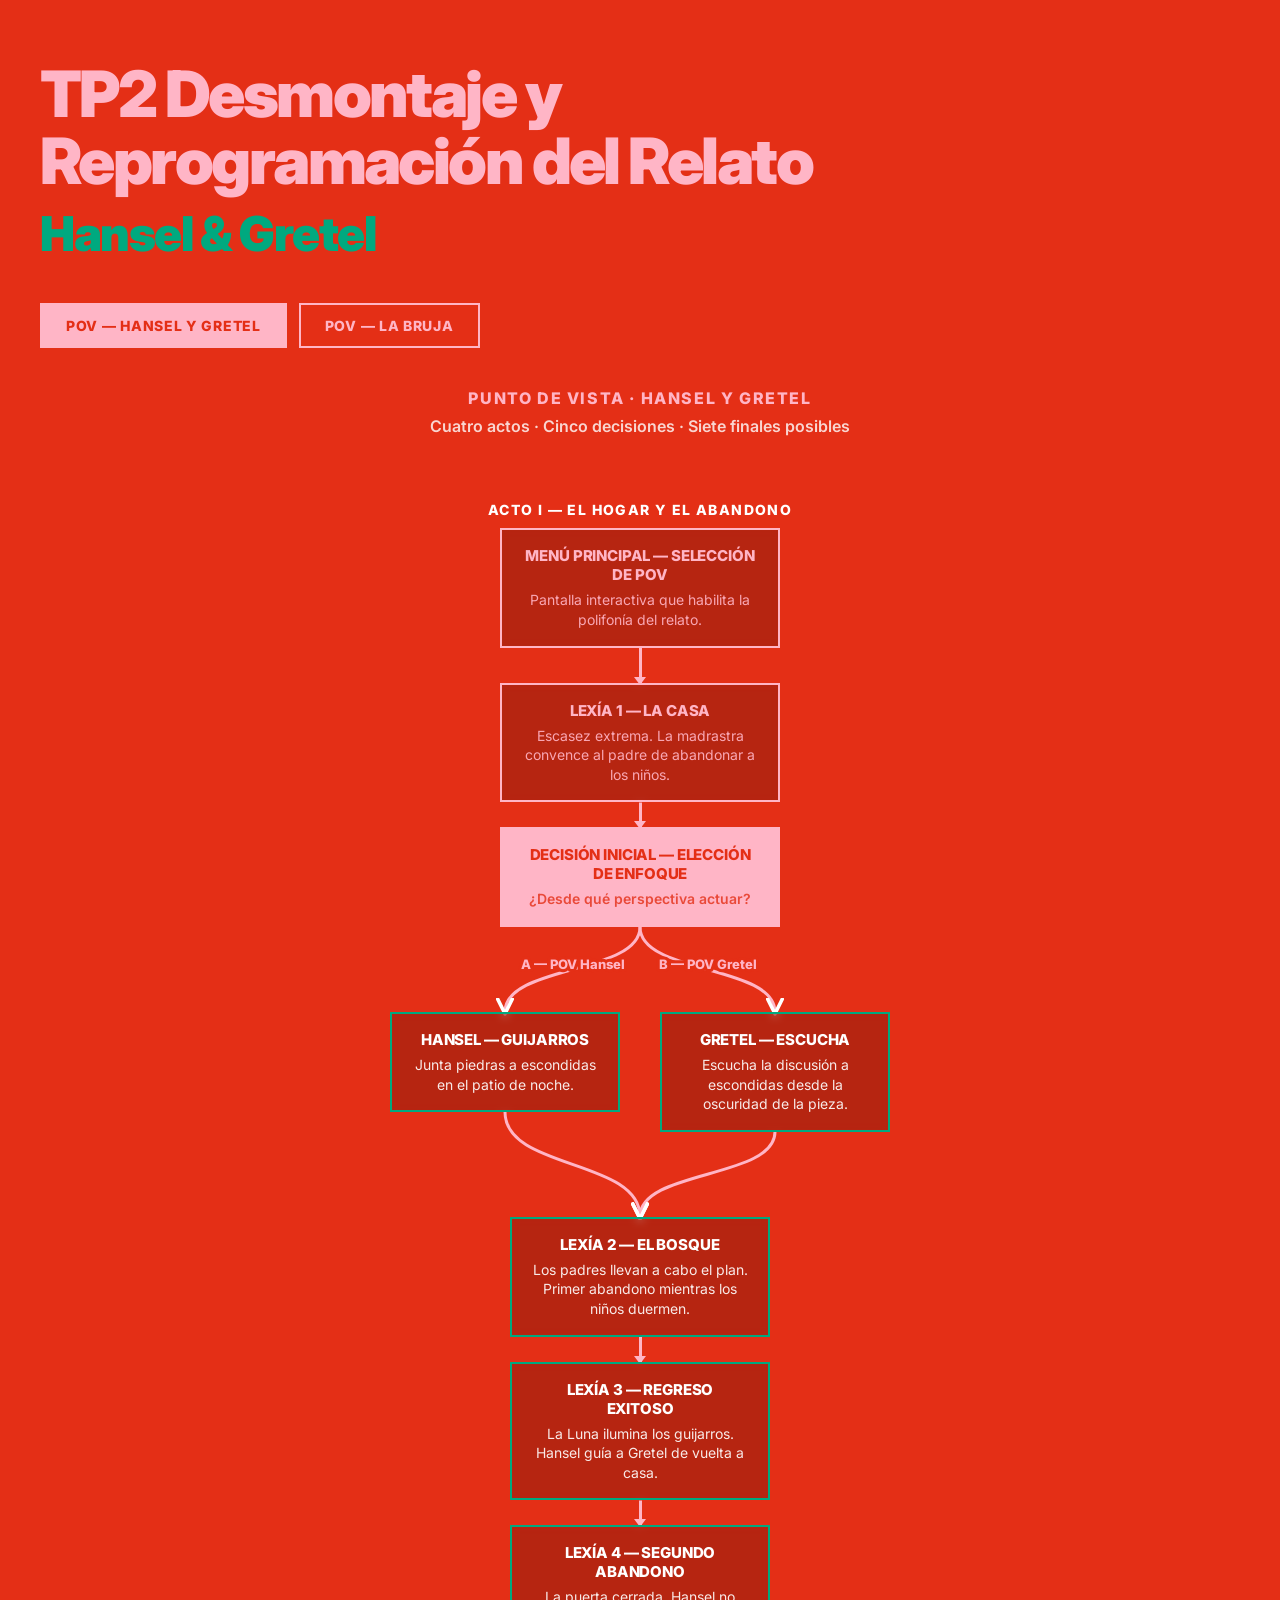
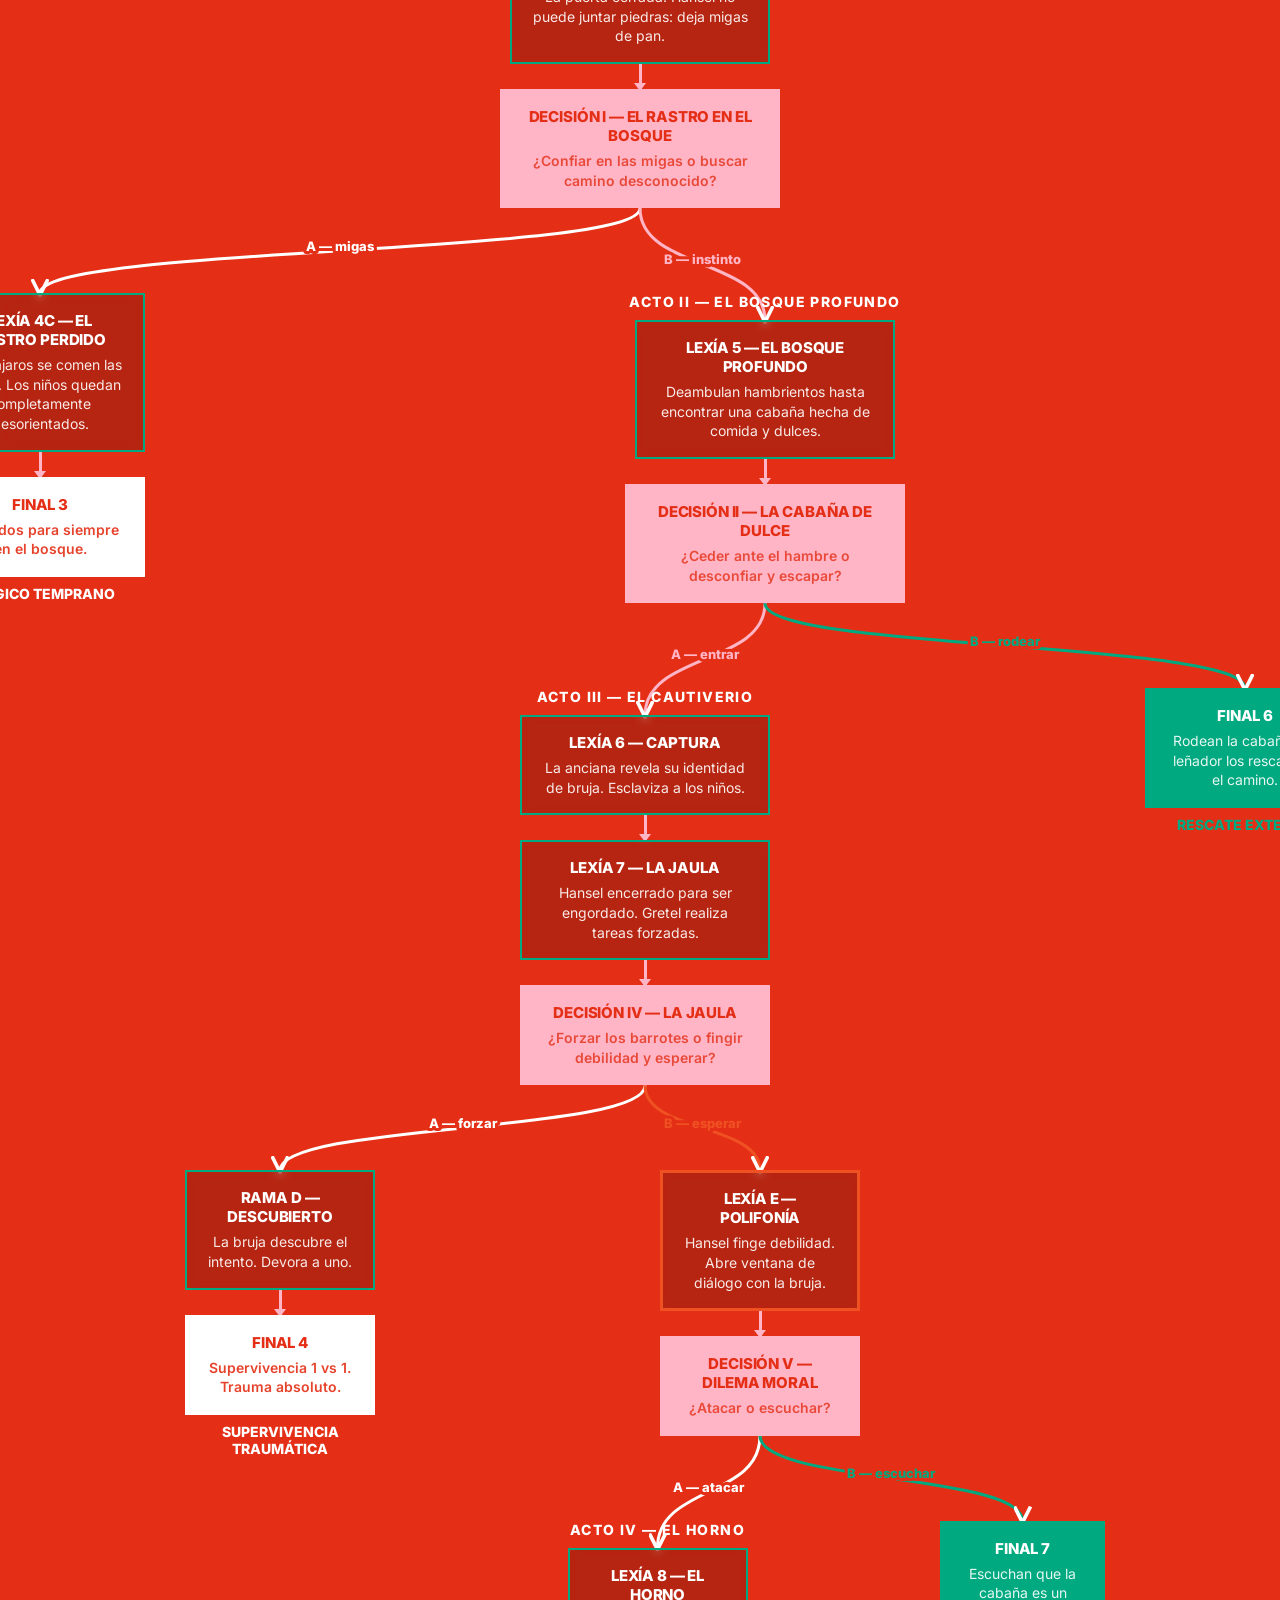
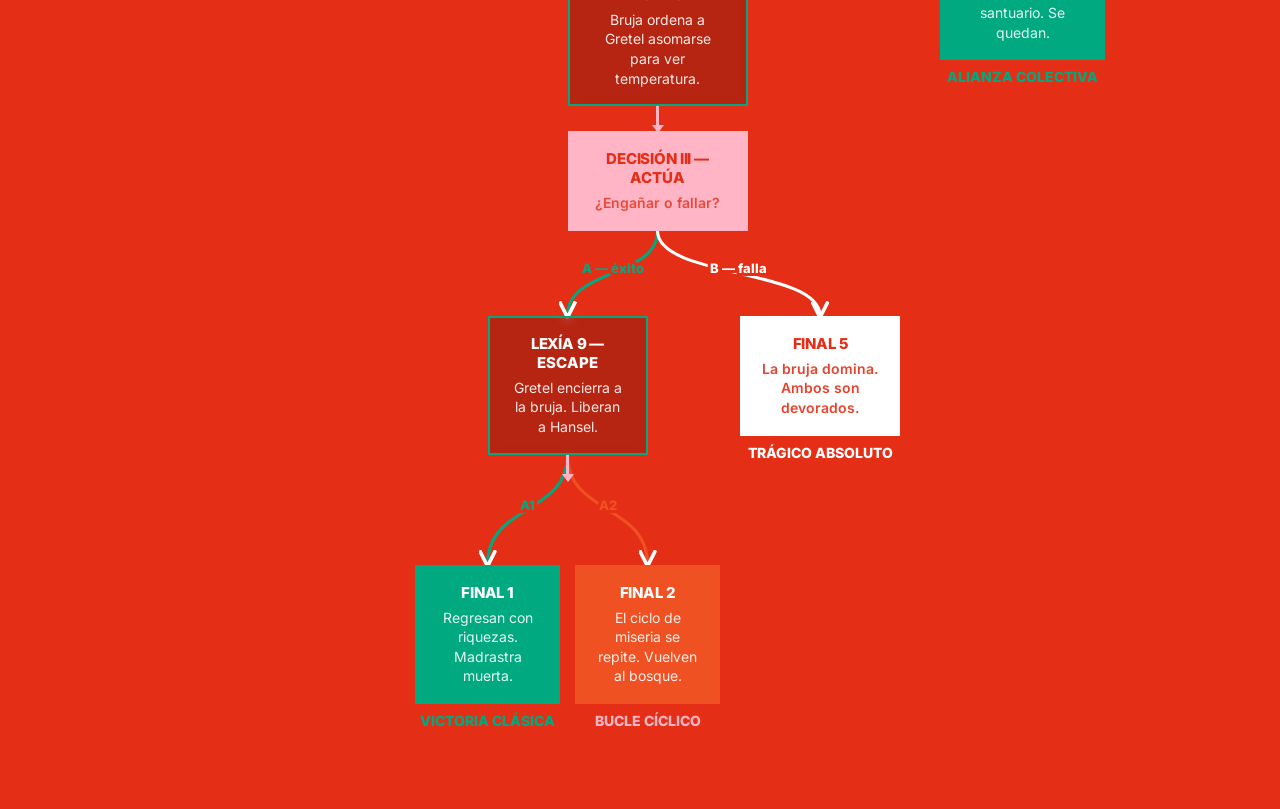
==== index.html @ 4dad5a81 "Rename hanselgretel_flowchart.html to index.html" ====
<!DOCTYPE html>
<html lang="es">
<head>
<meta charset="UTF-8">
<meta name="viewport" content="width=device-width, initial-scale=1.0">
<title>Hansel y Gretel — Mapa Narrativo</title>
<link rel="preconnect" href="https://fonts.googleapis.com">
<link rel="preconnect" href="https://fonts.gstatic.com" crossorigin>
<link href="https://fonts.googleapis.com/css2?family=Inter:wght@400;600;800;900&display=swap" rel="stylesheet">
<style>
:root {
  /* Paleta de Colores */
  --bg-red: #E42F16;
  --bg-orange: #F05123;
  --text-pink: #FFB5C6;
  --text-teal: #00A97F;
  --text-white: #FFFFFF;
  
  /* Variables mapeadas para estructura */
  --ink: #FFFFFF;
  --parchment: #E42F16;
  --parchment-dark: rgba(0, 0, 0, 0.1);
  
  --forest: #00A97F;
  --forest-pale: rgba(0, 169, 127, 0.15);
  
  --amber: #FFB5C6;
  --amber-pale: rgba(255, 181, 198, 0.1);
  
  --rose: #FFFFFF;
  --rose-pale: rgba(255, 255, 255, 0.1);
  
  --sage: #00A97F;
  --sage-pale: rgba(0, 169, 127, 0.15);
  
  --purple: #F05123;
  --purple-pale: rgba(240, 81, 35, 0.15);
  
  --gray: #FFB5C6;
  --gray-pale: rgba(255, 181, 198, 0.05);
}
* { box-sizing: border-box; margin: 0; padding: 0; }
body {
  background: var(--parchment);
  font-family: 'Inter', sans-serif;
  color: var(--ink);
  min-height: 100vh;
  position: relative;
  overflow-x: hidden;
}

header {
  text-align: left; padding: 60px 40px 40px; position: relative; max-width: 1400px; margin: 0 auto;
}

h1 {
  font-family: 'Inter', sans-serif;
  font-size: clamp(32px, 6vw, 64px);
  font-weight: 900; 
  letter-spacing: -0.04em; 
  color: var(--text-pink);
  line-height: 1.05;
}

.subtitle {
  font-size: clamp(24px, 4vw, 48px);
  font-weight: 900; 
  font-style: normal;
  color: var(--text-teal); 
  margin-top: 10px; 
  letter-spacing: -0.03em;
}

.pov-switcher {
  display: flex; justify-content: flex-start; gap: 12px;
  padding: 0 40px 40px; position: relative; z-index: 2; max-width: 1400px; margin: 0 auto;
}

.pov-btn {
  font-family: 'Inter', sans-serif; font-size: 14px; font-weight: 800; letter-spacing: 0.05em;
  text-transform: uppercase;
  padding: 12px 24px; border: 2px solid var(--text-pink);
  background: transparent; color: var(--text-pink); cursor: pointer; transition: all .2s;
  border-radius: 0;
}

.pov-btn:hover { background: rgba(255, 181, 198, 0.1); }
.pov-btn.active { background: var(--text-pink); color: var(--bg-red); }

.panel { display: none; }
.panel.active { display: block; }

.section-title {
  font-family: 'Inter', sans-serif; font-size: 16px; font-weight: 800; letter-spacing: 0.1em;
  text-transform: uppercase; color: var(--text-pink); text-align: center; margin-bottom: 8px;
}
.section-sub {
  font-size: 16px; font-weight: 600; color: var(--text-white); text-align: center; margin-bottom: 40px; opacity: 0.8;
}

.chart-wrap {
  max-width: 1400px; margin: 0 auto; padding: 0 32px 80px; position: relative; z-index: 2;
}
.flow {
  display: flex; flex-direction: column; align-items: center; gap: 0;
}

.node {
  position: relative; border: 2px solid; padding: 16px 20px; text-align: center;
  border-radius: 0; z-index: 2;
  transition: transform 0.2s, background 0.2s;
  background: rgba(0, 0, 0, 0.2); backdrop-filter: blur(4px);
}
.node:hover { transform: translateY(-4px); background: rgba(0, 0, 0, 0.3); }

.node-title {
  font-family: 'Inter', sans-serif; font-size: 15px; letter-spacing: -0.01em;
  font-weight: 800; display: block; margin-bottom: 6px; text-transform: uppercase;
}
.node-sub {
  font-size: 14px; font-weight: 400; line-height: 1.4; display: block; opacity: .9;
}

.node-root   { border-color: var(--text-pink); color: var(--text-pink); width: 280px; }
.node-lexia  { border-color: var(--text-teal); color: var(--text-white); width: 260px; }
.node-dec    { border-color: var(--text-pink); color: var(--text-pink); width: 280px; background: var(--text-pink); color: var(--bg-red); }
.node-dec .node-sub { color: var(--bg-red); opacity: 0.8; font-weight: 600; }
.node-nodo   { border-color: var(--bg-orange); color: var(--text-white); width: 260px; }

.node-final-good { border-color: var(--text-teal); background: var(--text-teal); color: #fff; width: 200px; }
.node-final-bad  { border-color: var(--text-white); background: var(--text-white); color: var(--bg-red); width: 200px; }
.node-final-bad .node-sub { color: var(--bg-red); opacity: 0.9; font-weight: 600; }
.node-final-neu  { border-color: var(--bg-orange); background: var(--bg-orange); color: #fff; width: 200px; }

.node-polif  { border-color: var(--bg-orange); color: var(--text-white); width: 260px; border-width: 3px; }

.arrow {
  width: 3px; background: var(--text-pink); position: relative; flex-shrink: 0; z-index: 1;
}
.arrow::after {
  content: ''; position: absolute; bottom: -2px; left: 50%; transform: translateX(-50%);
  border-left: 6px solid transparent; border-right: 6px solid transparent;
  border-top: 8px solid var(--text-pink);
}
.arrow-short { height: 25px; } 
.arrow-med   { height: 35px; }

.branch-row {
  display: flex; align-items: flex-start; justify-content: center; gap: 40px; width: 100%;
}
.branch-col { display: flex; flex-direction: column; align-items: center; }

/* Aumentado a 85px para dar más espacio a los textos de las ramificaciones y evitar cruces */
.conn-spacer { height: 85px; width: 100%; flex-shrink: 0; }

.final-label { font-size: 14px; font-weight: 800; text-align: center; margin-top: 8px; text-transform: uppercase; }
.act-label {
  font-family: 'Inter', sans-serif; font-size: 14px; letter-spacing: 0.1em;
  color: var(--text-white); text-align: center; padding: 25px 0 10px; font-weight: 800; text-transform: uppercase;
}

.legend {
  display: flex; gap: 20px; justify-content: center; flex-wrap: wrap;
  padding: 30px; border-top: 2px solid rgba(255,255,255,0.2); margin-top: 40px;
}
.legend-item { display: flex; align-items: center; gap: 8px; font-size: 14px; font-weight: 600; color: var(--text-white); }
.legend-swatch { width: 16px; height: 16px; flex-shrink: 0; }
.sw-purple { background: var(--bg-orange); }
.sw-amber  { background: var(--text-pink); }
.sw-sage   { background: var(--text-teal); }
.sw-rose   { background: var(--text-white); }
.sw-gray   { background: var(--text-pink); opacity: 0.5; }

.tabs {
  display: flex; justify-content: center; gap: 10px;
  margin-bottom: 40px;
}
.tab-btn {
  font-family: 'Inter', sans-serif; font-size: 14px; font-weight: 800; letter-spacing: 0.05em; text-transform: uppercase;
  padding: 10px 24px; border: 2px solid transparent; border-bottom: 2px solid rgba(255,255,255,0.2);
  background: transparent; color: var(--text-white); cursor: pointer; transition: all .2s; opacity: 0.7;
}
.tab-btn:hover { opacity: 1; border-bottom-color: var(--text-pink); }
.tab-btn.active { opacity: 1; color: var(--text-pink); border-bottom-color: var(--text-pink); }
.tab-panel { display: none; }
.tab-panel.active { display: block; }

#gsvg {
  position: absolute; top: 0; left: 0; width: 100%; height: 100%;
  pointer-events: none; z-index: 1; overflow: visible;
}

@keyframes fadeIn {
  from { opacity: 0; transform: translateY(10px); }
  to   { opacity: 1; transform: translateY(0); }
}
.node { animation: fadeIn .4s ease both; }
</style>
</head>
<body>

<header>
  <h1>TP2 Desmontaje y<br>Reprogramación del Relato</h1>
  <p class="subtitle">Hansel & Gretel</p>
</header>

<div class="pov-switcher">
  <button class="pov-btn active" onclick="switchPov('hg',this)">POV — Hansel y Gretel</button>
  <button class="pov-btn" onclick="switchPov('bruja',this)">POV — La Bruja</button>
</div>

<div id="pov-hg" class="panel active">
  <div class="chart-wrap">
    <div class="section-title">Punto de vista · Hansel y Gretel</div>
    <p class="section-sub">Cuatro actos · Cinco decisiones · Siete finales posibles</p>
    <div class="flow">
      <div class="act-label">Acto I — El hogar y el abandono</div>
      <div class="node node-root" id="hg-menu">
        <span class="node-title">Menú Principal — Selección de POV</span>
        <span class="node-sub">Pantalla interactiva que habilita la polifonía del relato.</span>
      </div>
      <div class="arrow arrow-med"></div>
      <div class="node node-root" id="hg-lex1">
        <span class="node-title">Lexía 1 — La Casa</span>
        <span class="node-sub">Escasez extrema. La madrastra convence al padre de abandonar a los niños.</span>
      </div>
      <div class="arrow arrow-short"></div>
      <div class="node node-dec" id="hg-dec0">
        <span class="node-title">Decisión Inicial — Elección de enfoque</span>
        <span class="node-sub">¿Desde qué perspectiva actuar?</span>
      </div>
      <div class="conn-spacer" data-conn='{"from":"hg-dec0","left":"hg-hansel","right":"hg-gretel","lbl":"A — POV Hansel","rbl":"B — POV Gretel","lc":"#FFB5C6","rc":"#FFB5C6"}'></div>
      <div class="branch-row">
        <div class="branch-col">
          <div class="node node-lexia" id="hg-hansel" style="width:230px">
            <span class="node-title">Hansel — Guijarros</span>
            <span class="node-sub">Junta piedras a escondidas en el patio de noche.</span>
          </div>
        </div>
        <div class="branch-col">
          <div class="node node-lexia" id="hg-gretel" style="width:230px">
            <span class="node-title">Gretel — Escucha</span>
            <span class="node-sub">Escucha la discusión a escondidas desde la oscuridad de la pieza.</span>
          </div>
        </div>
      </div>
      <div class="conn-spacer" data-conn='{"merge":true,"from":"hg-hansel","from2":"hg-gretel","to":"hg-lex2"}'></div>
      <div class="node node-lexia" id="hg-lex2">
        <span class="node-title">Lexía 2 — El Bosque</span>
        <span class="node-sub">Los padres llevan a cabo el plan. Primer abandono mientras los niños duermen.</span>
      </div>
      <div class="arrow arrow-short"></div>
      <div class="node node-lexia" id="hg-lex3">
        <span class="node-title">Lexía 3 — Regreso Exitoso</span>
        <span class="node-sub">La Luna ilumina los guijarros. Hansel guía a Gretel de vuelta a casa.</span>
      </div>
      <div class="arrow arrow-short"></div>
      <div class="node node-lexia" id="hg-lex4">
        <span class="node-title">Lexía 4 — Segundo Abandono</span>
        <span class="node-sub">La puerta cerrada. Hansel no puede juntar piedras: deja migas de pan.</span>
      </div>
      <div class="arrow arrow-short"></div>
      <div class="node node-dec" id="hg-dec1">
        <span class="node-title">Decisión I — El Rastro en el Bosque</span>
        <span class="node-sub">¿Confiar en las migas o buscar camino desconocido?</span>
      </div>
      <div class="conn-spacer" data-conn='{"from":"hg-dec1","left":"hg-lex4c","right":"hg-lex5","lbl":"A — migas","rbl":"B — instinto","lc":"#FFFFFF","rc":"#FFB5C6"}'></div>
      <div class="branch-row" style="align-items:flex-start">
        <div class="branch-col">
          <div class="node node-lexia" id="hg-lex4c" style="width:210px">
            <span class="node-title">Lexía 4C — El rastro perdido</span>
            <span class="node-sub">Los pájaros se comen las migas. Los niños quedan completamente desorientados.</span>
          </div>
          <div class="arrow arrow-short"></div>
          <div class="node node-final-bad" id="hg-final3" style="width:210px">
            <span class="node-title">Final 3</span>
            <span class="node-sub">Perdidos para siempre en el bosque.</span>
          </div>
          <div class="final-label" style="color:var(--text-white)">Trágico temprano</div>
        </div>
        <div class="branch-col">
          <div class="act-label" style="padding-top:0">Acto II — El bosque profundo</div>
          <div class="node node-lexia" id="hg-lex5">
            <span class="node-title">Lexía 5 — El Bosque Profundo</span>
            <span class="node-sub">Deambulan hambrientos hasta encontrar una cabaña hecha de comida y dulces.</span>
          </div>
          <div class="arrow arrow-short"></div>
          <div class="node node-dec" id="hg-dec2">
            <span class="node-title">Decisión II — La Cabaña de Dulce</span>
            <span class="node-sub">¿Ceder ante el hambre o desconfiar y escapar?</span>
          </div>
          <div class="conn-spacer" data-conn='{"from":"hg-dec2","left":"hg-lex6","right":"hg-final6","lbl":"A — entrar","rbl":"B — rodear","lc":"#FFB5C6","rc":"#00A97F"}'></div>
          <div class="branch-row" style="align-items:flex-start">
            <div class="branch-col">
              <div class="act-label" style="padding-top:0">Acto III — El cautiverio</div>
              <div class="node node-lexia" id="hg-lex6" style="width:250px">
                <span class="node-title">Lexía 6 — Captura</span>
                <span class="node-sub">La anciana revela su identidad de bruja. Esclaviza a los niños.</span>
              </div>
              <div class="arrow arrow-short"></div>
              <div class="node node-lexia" id="hg-lex7" style="width:250px">
                <span class="node-title">Lexía 7 — La Jaula</span>
                <span class="node-sub">Hansel encerrado para ser engordado. Gretel realiza tareas forzadas.</span>
              </div>
              <div class="arrow arrow-short"></div>
              <div class="node node-dec" id="hg-dec4" style="width:250px">
                <span class="node-title">Decisión IV — La Jaula</span>
                <span class="node-sub">¿Forzar los barrotes o fingir debilidad y esperar?</span>
              </div>
              <div class="conn-spacer" data-conn='{"from":"hg-dec4","left":"hg-ramaD","right":"hg-ramaE","lbl":"A — forzar","rbl":"B — esperar","lc":"#FFFFFF","rc":"#F05123"}'></div>
              <div class="branch-row" style="align-items:flex-start">
                <div class="branch-col">
                  <div class="node node-lexia" id="hg-ramaD" style="width:190px">
                    <span class="node-title">Rama D — Descubierto</span>
                    <span class="node-sub">La bruja descubre el intento. Devora a uno.</span>
                  </div>
                  <div class="arrow arrow-short"></div>
                  <div class="node node-final-bad" id="hg-final4" style="width:190px">
                    <span class="node-title">Final 4</span>
                    <span class="node-sub">Supervivencia 1 vs 1. Trauma absoluto.</span>
                  </div>
                  <div class="final-label" style="color:var(--text-white)">Supervivencia traumática</div>
                </div>
                <div class="branch-col">
                  <div class="node node-polif" id="hg-ramaE" style="width:200px">
                    <span class="node-title">Lexía E — Polifonía</span>
                    <span class="node-sub">Hansel finge debilidad. Abre ventana de diálogo con la bruja.</span>
                  </div>
                  <div class="arrow arrow-short"></div>
                  <div class="node node-dec" id="hg-dec5" style="width:200px">
                    <span class="node-title">Decisión V — Dilema Moral</span>
                    <span class="node-sub">¿Atacar o escuchar?</span>
                  </div>
                  <div class="conn-spacer" data-conn='{"from":"hg-dec5","left":"hg-lex8","right":"hg-final7","lbl":"A — atacar","rbl":"B — escuchar","lc":"#FFFFFF","rc":"#00A97F"}'></div>
                  <div class="branch-row" style="align-items:flex-start">
                    <div class="branch-col">
                      <div class="act-label" style="padding-top:0">Acto IV — El horno</div>
                      <div class="node node-lexia" id="hg-lex8" style="width:180px">
                        <span class="node-title">Lexía 8 — El Horno</span>
                        <span class="node-sub">Bruja ordena a Gretel asomarse para ver temperatura.</span>
                      </div>
                      <div class="arrow arrow-short"></div>
                      <div class="node node-dec" id="hg-dec3" style="width:180px">
                        <span class="node-title">Decisión III — Actúa</span>
                        <span class="node-sub">¿Engañar o fallar?</span>
                      </div>
                      <div class="conn-spacer" data-conn='{"from":"hg-dec3","left":"hg-lex9","right":"hg-final5","lbl":"A — éxito","rbl":"B — falla","lc":"#00A97F","rc":"#FFFFFF"}'></div>
                      <div class="branch-row" style="align-items:flex-start; gap: 20px;">
                        <div class="branch-col">
                          <div class="node node-lexia" id="hg-lex9" style="width:160px">
                            <span class="node-title">Lexía 9 — Escape</span>
                            <span class="node-sub">Gretel encierra a la bruja. Liberan a Hansel.</span>
                          </div>
                          <div class="arrow arrow-short"></div>
                          <div class="conn-spacer" data-conn='{"from":"hg-lex9","left":"hg-final1","right":"hg-final2","lbl":"A1","rbl":"A2","lc":"#00A97F","rc":"#F05123"}'></div>
                          <div class="branch-row" style="align-items:flex-start; gap: 15px;">
                            <div class="branch-col">
                              <div class="node node-final-good" id="hg-final1" style="width:145px">
                                <span class="node-title">Final 1</span>
                                <span class="node-sub">Regresan con riquezas. Madrastra muerta.</span>
                              </div>
                              <div class="final-label" style="color:var(--text-teal)">Victoria clásica</div>
                            </div>
                            <div class="branch-col">
                              <div class="node node-final-neu" id="hg-final2" style="width:145px">
                                <span class="node-title">Final 2</span>
                                <span class="node-sub">El ciclo de miseria se repite. Vuelven al bosque.</span>
                              </div>
                              <div class="final-label" style="color:var(--text-pink)">Bucle cíclico</div>
                            </div>
                          </div>
                        </div>
                        <div class="branch-col">
                          <div class="node node-final-bad" id="hg-final5" style="width:160px">
                            <span class="node-title">Final 5</span>
                            <span class="node-sub">La bruja domina. Ambos son devorados.</span>
                          </div>
                          <div class="final-label" style="color:var(--text-white)">Trágico absoluto</div>
                        </div>
                      </div>
                    </div>
                    <div class="branch-col">
                      <div class="node node-final-good" id="hg-final7" style="width:165px">
                        <span class="node-title">Final 7</span>
                        <span class="node-sub">Escuchan que la cabaña es un santuario. Se quedan.</span>
                      </div>
                      <div class="final-label" style="color:var(--text-teal)">Alianza colectiva</div>
                    </div>
                  </div>
                </div>
              </div>
            </div>
            <div class="branch-col">
              <div class="node node-final-good" id="hg-final6" style="width:200px">
                <span class="node-title">Final 6</span>
                <span class="node-sub">Rodean la cabaña. Un leñador los rescata en el camino.</span>
              </div>
              <div class="final-label" style="color:var(--text-teal)">Rescate externo</div>
            </div>
          </div>
        </div>
      </div>
    </div>
  </div>
</div>

<div id="pov-bruja" class="panel">
  <div class="chart-wrap">
    <div class="section-title">Punto de vista · La Bruja</div>
    <p class="section-sub">Tres ramas · Once finales posibles</p>
    <div class="tabs">
      <button class="tab-btn active" onclick="switchTab('atraer',this)">Rama 1 — Atraer</button>
      <button class="tab-btn" onclick="switchTab('ahuyentar',this)">Rama 2 — Ahuyentar</button>
      <button class="tab-btn" onclick="switchTab('espiar',this)">Rama 3 — Espiar</button>
    </div>

    <div id="tab-atraer" class="tab-panel active">
      <div class="flow">
        <div class="node node-nodo" id="bra-n0">
          <span class="node-title">N0 — Siente intrusos</span>
          <span class="node-sub">Hace años vive sola protegiendo la casa.</span>
        </div>
        <div class="arrow arrow-short"></div>
        <div class="node node-nodo" id="bra-n2">
          <span class="node-title">N2 — Atraer con dulces</span>
          <span class="node-sub">Usa el aroma a azúcar. Los niños entran a la casa.</span>
        </div>
        <div class="arrow arrow-short"></div>
        <div class="node node-dec" id="bra-dec2">
          <span class="node-title">2A — Decisión de captura</span>
          <span class="node-sub">¿Saltarles encima o separarlos?</span>
        </div>
        <div class="conn-spacer" data-conn='{"from":"bra-dec2","left":"bra-f3a","right":"bra-n3b","lbl":"A — saltar","rbl":"B — separar","lc":"#FFFFFF","rc":"#F05123"}'></div>
        <div class="branch-row" style="align-items:flex-start">
          <div class="branch-col">
            <div class="node node-final-bad" id="bra-f3a" style="width:200px">
              <span class="node-title">Final 3A</span>
              <span class="node-sub">Los niños escapan de las garras de la bruja.</span>
            </div>
            <div class="final-label" style="color:var(--text-white)">Fuga exitosa</div>
          </div>
          <div class="branch-col">
            <div class="node node-nodo" id="bra-n3b" style="width:240px">
              <span class="node-title">3B — Hansel enjaulado</span>
              <span class="node-sub">Encierra al niño. Gretel descubre e intenta salvarlo.</span>
            </div>
            <div class="arrow arrow-short"></div>
            <div class="node node-dec" id="bra-nodo3" style="width:240px">
              <span class="node-title">Nodo 3 — ¿Cerrar o atrapar?</span>
              <span class="node-sub">¿Cerrar puertas o atrapar a Gretel?</span>
            </div>
            <div class="conn-spacer" data-conn='{"from":"bra-nodo3","left":"bra-n4","right":"bra-n5","lbl":"A — cerrar","rbl":"B — atrapar","lc":"#F05123","rc":"#FFFFFF"}'></div>
            <div class="branch-row" style="align-items:flex-start">
              <div class="branch-col">
                <div class="node node-nodo" id="bra-n4" style="width:200px">
                  <span class="node-title">N4 — Los recibe amable</span>
                  <span class="node-sub">Escucha que fueron abandonados.</span>
                </div>
                <div class="arrow arrow-short"></div>
                <div class="node node-dec" id="bra-dec4" style="width:200px">
                  <span class="node-title">¿Ayudarlos o usar?</span>
                  <span class="node-sub">Dos impulsos internos.</span>
                </div>
                <div class="conn-spacer" data-conn='{"from":"bra-dec4","left":"bra-n6","right":"bra-n7","lbl":"N6 — ayudar","rbl":"N7 — usar","lc":"#F05123","rc":"#FFFFFF"}'></div>
                <div class="branch-row" style="align-items:flex-start">
                  <div class="branch-col">
                    <div class="node node-nodo" id="bra-n6" style="width:165px">
                      <span class="node-title">N6 — Recuerda</span>
                      <span class="node-sub">Rechazo familiar.</span>
                    </div>
                    <div class="arrow arrow-short"></div>
                    <div class="node node-dec" id="bra-dec6" style="width:165px">
                      <span class="node-title">¿Magia o guiar?</span>
                    </div>
                    <div class="conn-spacer" data-conn='{"from":"bra-dec6","left":"bra-fC","right":"bra-fD","lbl":"C","rbl":"D","lc":"#00A97F","rc":"#00A97F"}'></div>
                    <div class="branch-row" style="align-items:flex-start; gap: 15px;">
                      <div class="branch-col">
                        <div class="node node-final-good" id="bra-fC" style="width:125px">
                          <span class="node-title">Final C</span>
                          <span class="node-sub">Enseña magia.</span>
                        </div>
                      </div>
                      <div class="branch-col">
                        <div class="node node-final-good" id="bra-fD" style="width:125px">
                          <span class="node-title">Final D</span>
                          <span class="node-sub">Los guía a casa.</span>
                        </div>
                      </div>
                    </div>
                  </div>
                  <div class="branch-col">
                    <div class="node node-nodo" id="bra-n7" style="width:165px">
                      <span class="node-title">N7 — Descubren</span>
                      <span class="node-sub">Gretel ve el plan.</span>
                    </div>
                    <div class="arrow arrow-short"></div>
                    <div class="node node-dec" id="bra-dec7" style="width:165px">
                      <span class="node-title">¿Pelear o negociar?</span>
                    </div>
                    <div class="conn-spacer" data-conn='{"from":"bra-dec7","left":"bra-fE","right":"bra-fF","lbl":"E","rbl":"F","lc":"#FFFFFF","rc":"#FFB5C6"}'></div>
                    <div class="branch-row" style="align-items:flex-start; gap: 15px;">
                      <div class="branch-col">
                        <div class="node node-final-bad" id="bra-fE" style="width:125px">
                          <span class="node-title">Final E</span>
                          <span class="node-sub">Va al horno.</span>
                        </div>
                      </div>
                      <div class="branch-col">
                        <div class="node node-final-neu" id="bra-fF" style="width:125px">
                          <span class="node-title">Final F</span>
                          <span class="node-sub">Gretel se queda.</span>
                        </div>
                      </div>
                    </div>
                  </div>
                </div>
              </div>
              <div class="branch-col">
                <div class="node node-nodo" id="bra-n5" style="width:180px">
                  <span class="node-title">N5 — Hostil</span>
                  <span class="node-sub">Hansel listo para el horno.</span>
                </div>
                <div class="arrow arrow-short"></div>
                <div class="node node-dec" id="bra-dec5" style="width:180px">
                  <span class="node-title">¿Cocinar o culpa?</span>
                  <span class="node-sub">Impulsos en tensión.</span>
                </div>
                <div class="conn-spacer" data-conn='{"from":"bra-dec5","left":"bra-fA","right":"bra-fB","lbl":"A","rbl":"B","lc":"#FFFFFF","rc":"#00A97F"}'></div>
                <div class="branch-row" style="align-items:flex-start; gap: 15px;">
                  <div class="branch-col">
                    <div class="node node-final-bad" id="bra-fA" style="width:125px">
                      <span class="node-title">Final A</span>
                      <span class="node-sub">Cocina al niño. Soledad.</span>
                    </div>
                  </div>
                  <div class="branch-col">
                    <div class="node node-final-good" id="bra-fB" style="width:125px">
                      <span class="node-title">Final B</span>
                      <span class="node-sub">Libera por culpa.</span>
                    </div>
                  </div>
                </div>
              </div>
            </div>
          </div>
        </div>
      </div>
    </div>

    <div id="tab-ahuyentar" class="tab-panel">
      <div class="flow">
        <div class="node node-nodo" id="ahu-n0">
          <span class="node-title">N0 — Siente intrusos</span>
        </div>
        <div class="arrow arrow-short"></div>
        <div class="node node-nodo" id="ahu-n3">
          <span class="node-title">N3 — Ahuyentar con magia</span>
          <span class="node-sub">Cambia caminos del bosque para desorientarlos.</span>
        </div>
        <div class="arrow arrow-short"></div>
        <div class="node node-dec" id="ahu-dec">
          <span class="node-title">¿Perderlos o guiarlos?</span>
        </div>
        <div class="conn-spacer" data-conn='{"from":"ahu-dec","left":"ahu-fG","right":"ahu-fH","lbl":"G — perder","rbl":"H — guiar","lc":"#FFFFFF","rc":"#00A97F"}'></div>
        <div class="branch-row" style="gap:60px">
          <div class="branch-col">
            <div class="node node-final-bad" id="ahu-fG" style="width:220px">
              <span class="node-title">Final G</span>
              <span class="node-sub">Bosque se vuelve infinito. Perdidos para siempre.</span>
            </div>
          </div>
          <div class="branch-col">
            <div class="node node-final-good" id="ahu-fH" style="width:220px">
              <span class="node-title">Final H</span>
              <span class="node-sub">Guiados en secreto hacia el pueblo.</span>
            </div>
          </div>
        </div>
      </div>
    </div>

    <div id="tab-espiar" class="tab-panel">
      <div class="flow">
        <div class="node node-nodo" id="esp-n0">
          <span class="node-title">N0 — Siente intrusos</span>
        </div>
        <div class="arrow arrow-short"></div>
        <div class="node node-nodo" id="esp-n1">
          <span class="node-title">N1 — Vigilar desde lejos</span>
        </div>
        <div class="arrow arrow-short"></div>
        <div class="node node-dec" id="esp-dec1">
          <span class="node-title">¿Seguir o mostrarse?</span>
        </div>
        <div class="conn-spacer" data-conn='{"from":"esp-dec1","left":"esp-n8","right":"esp-fI","lbl":"seguir — N8","rbl":"revelarse","lc":"#F05123","rc":"#FFFFFF"}'></div>
        <div class="branch-row" style="gap:60px; align-items:flex-start">
          <div class="branch-col">
            <div class="node node-nodo" id="esp-n8" style="width:240px">
              <span class="node-title">N8 — Ve su hambre real</span>
            </div>
            <div class="arrow arrow-short"></div>
            <div class="node node-dec" id="esp-dec2" style="width:240px">
              <span class="node-title">¿Crear ilusión o revelarse?</span>
            </div>
            <div class="conn-spacer" data-conn='{"from":"esp-dec2","left":"esp-fJ","right":"esp-fK","lbl":"J — ilusión","rbl":"K — verdad","lc":"#FFB5C6","rc":"#00A97F"}'></div>
            <div class="branch-row" style="gap:30px">
              <div class="branch-col">
                <div class="node node-final-neu" id="esp-fJ" style="width:180px">
                  <span class="node-title">Final J</span>
                  <span class="node-sub">Ilusión creada para tener compañía.</span>
                </div>
              </div>
              <div class="branch-col">
                <div class="node node-final-good" id="esp-fK" style="width:180px">
                  <span class="node-title">Final K</span>
                  <span class="node-sub">Revela su pasado como exiliada.</span>
                </div>
              </div>
            </div>
          </div>
          <div class="branch-col">
            <div class="node node-final-neu" id="esp-fI" style="width:220px">
              <span class="node-title">Final I</span>
              <span class="node-sub">Huyen aterrados. Vista siempre como un monstruo.</span>
            </div>
          </div>
        </div>
      </div>
    </div>

    <div class="legend" style="margin-top: 40px;">
      <div class="legend-item"><span class="legend-swatch sw-purple"></span>Nodo narrativo</div>
      <div class="legend-item"><span class="legend-swatch sw-amber"></span>Punto de decisión</div>
      <div class="legend-item"><span class="legend-swatch sw-sage"></span>Final positivo</div>
      <div class="legend-item"><span class="legend-swatch sw-rose"></span>Final oscuro</div>
      <div class="legend-item"><span class="legend-swatch sw-gray"></span>Final ambiguo</div>
    </div>
  </div>
</div>

<svg id="gsvg">
  <defs>
    <marker id="arr" viewBox="0 0 10 10" refX="8" refY="5"
      markerWidth="6" markerHeight="6" orient="auto-start-reverse">
      <path d="M1 1L9 5L1 9" fill="none" stroke="currentColor" stroke-width="2" stroke-linecap="square" stroke-linejoin="miter"/>
    </marker>
  </defs>
</svg>

<script>
function switchPov(id, btn) {
  document.querySelectorAll('.panel').forEach(p => p.classList.remove('active'));
  document.querySelectorAll('.pov-btn').forEach(b => b.classList.remove('active'));
  document.getElementById('pov-' + id).classList.add('active');
  btn.classList.add('active');
  requestAnimationFrame(drawAll);
}
function switchTab(id, btn) {
  document.querySelectorAll('.tab-panel').forEach(p => p.classList.remove('active'));
  document.querySelectorAll('.tab-btn').forEach(b => b.classList.remove('active'));
  document.getElementById('tab-' + id).classList.add('active');
  btn.classList.add('active');
  requestAnimationFrame(drawAll);
}

function cx(el) { const r = el.getBoundingClientRect(); return r.left + r.width / 2 + window.scrollX; }
function bot(el) { const r = el.getBoundingClientRect(); return r.bottom + window.scrollY; }
function topY(el) { const r = el.getBoundingClientRect(); return r.top + window.scrollY; }

function ns(tag) { return document.createElementNS('http://www.w3.org/2000/svg', tag); }

function drawCurve(svg, x1, y1, x2, y2, color) {
  const p = ns('path');
  const offset = Math.abs(y2 - y1) / 1.8; 
  const d = `M ${x1.toFixed(1)} ${y1.toFixed(1)} 
             C ${x1.toFixed(1)} ${(y1 + offset).toFixed(1)}, 
               ${x2.toFixed(1)} ${(y2 - offset).toFixed(1)}, 
               ${x2.toFixed(1)} ${y2.toFixed(1)}`;
  p.setAttribute('d', d);
  p.setAttribute('fill', 'none');
  p.setAttribute('stroke', color);
  p.setAttribute('stroke-width', '3'); 
  p.setAttribute('color', color); 
  p.setAttribute('marker-end', 'url(#arr)');
  svg.appendChild(p);
}

function drawLabel(svg, x, y, text, color) {
  const t = ns('text');
  t.setAttribute('x', x.toFixed(1)); 
  t.setAttribute('y', y.toFixed(1)); /* Centrado perfecto sin offset hacia abajo */
  t.setAttribute('font-size', '13');
  t.setAttribute('fill', color);
  t.setAttribute('font-style', 'normal');
  t.setAttribute('font-weight', '800');
  t.setAttribute('font-family', "'Inter', sans-serif");
  t.setAttribute('text-anchor', 'middle');
  t.setAttribute('paint-order', 'stroke fill');
  t.setAttribute('stroke', '#E42F16');
  t.setAttribute('stroke-width', '6');
  t.setAttribute('stroke-linejoin', 'round');
  t.textContent = text;
  svg.appendChild(t);
}

function drawAll() {
  const svg = document.getElementById('gsvg');
  svg.style.height = document.documentElement.scrollHeight + 'px';
  svg.style.width = document.documentElement.scrollWidth + 'px';
  
  const defs = svg.querySelector('defs');
  while (svg.lastChild !== defs) svg.removeChild(svg.lastChild);

  document.querySelectorAll('.conn-spacer[data-conn]').forEach(spacer => {
    const r = spacer.getBoundingClientRect();
    if (r.width === 0 || !document.body.contains(spacer)) return;
    let el = spacer;
    while (el && el !== document.body) {
      if (getComputedStyle(el).display === 'none') return;
      el = el.parentElement;
    }

    const cfg = JSON.parse(spacer.getAttribute('data-conn'));

    if (cfg.merge) {
      const A = document.getElementById(cfg.from);
      const B = document.getElementById(cfg.from2);
      const T = document.getElementById(cfg.to);
      if (!A || !B || !T) return;
      const tx = cx(T), ty = topY(T);
      drawCurve(svg, cx(A), bot(A), tx, ty, '#FFB5C6');
      drawCurve(svg, cx(B), bot(B), tx, ty, '#FFB5C6');
      return;
    }

    const fromEl = document.getElementById(cfg.from);
    const leftEl = document.getElementById(cfg.left);
    const rightEl= document.getElementById(cfg.right);
    if (!fromEl || !leftEl || !rightEl) return;

    const sx = cx(fromEl), sy = bot(fromEl);
    const lx = cx(leftEl),  ly = topY(leftEl);
    const rx = cx(rightEl), ry = topY(rightEl);

    drawCurve(svg, sx, sy, lx, ly, cfg.lc || '#FFB5C6');
    drawCurve(svg, sx, sy, rx, ry, cfg.rc || '#FFB5C6');

    if (cfg.lbl) drawLabel(svg, (sx + lx) / 2, (sy + ly) / 2, cfg.lbl, cfg.lc || '#FFB5C6');
    if (cfg.rbl) drawLabel(svg, (sx + rx) / 2, (sy + ry) / 2, cfg.rbl, cfg.rc || '#FFB5C6');
  });
}

window.addEventListener('load',   () => requestAnimationFrame(drawAll));
window.addEventListener('resize', () => requestAnimationFrame(drawAll));
document.fonts.ready.then(() => requestAnimationFrame(drawAll));
window.addEventListener('load', () => setTimeout(drawAll, 300));
</script>
</body>
</html>
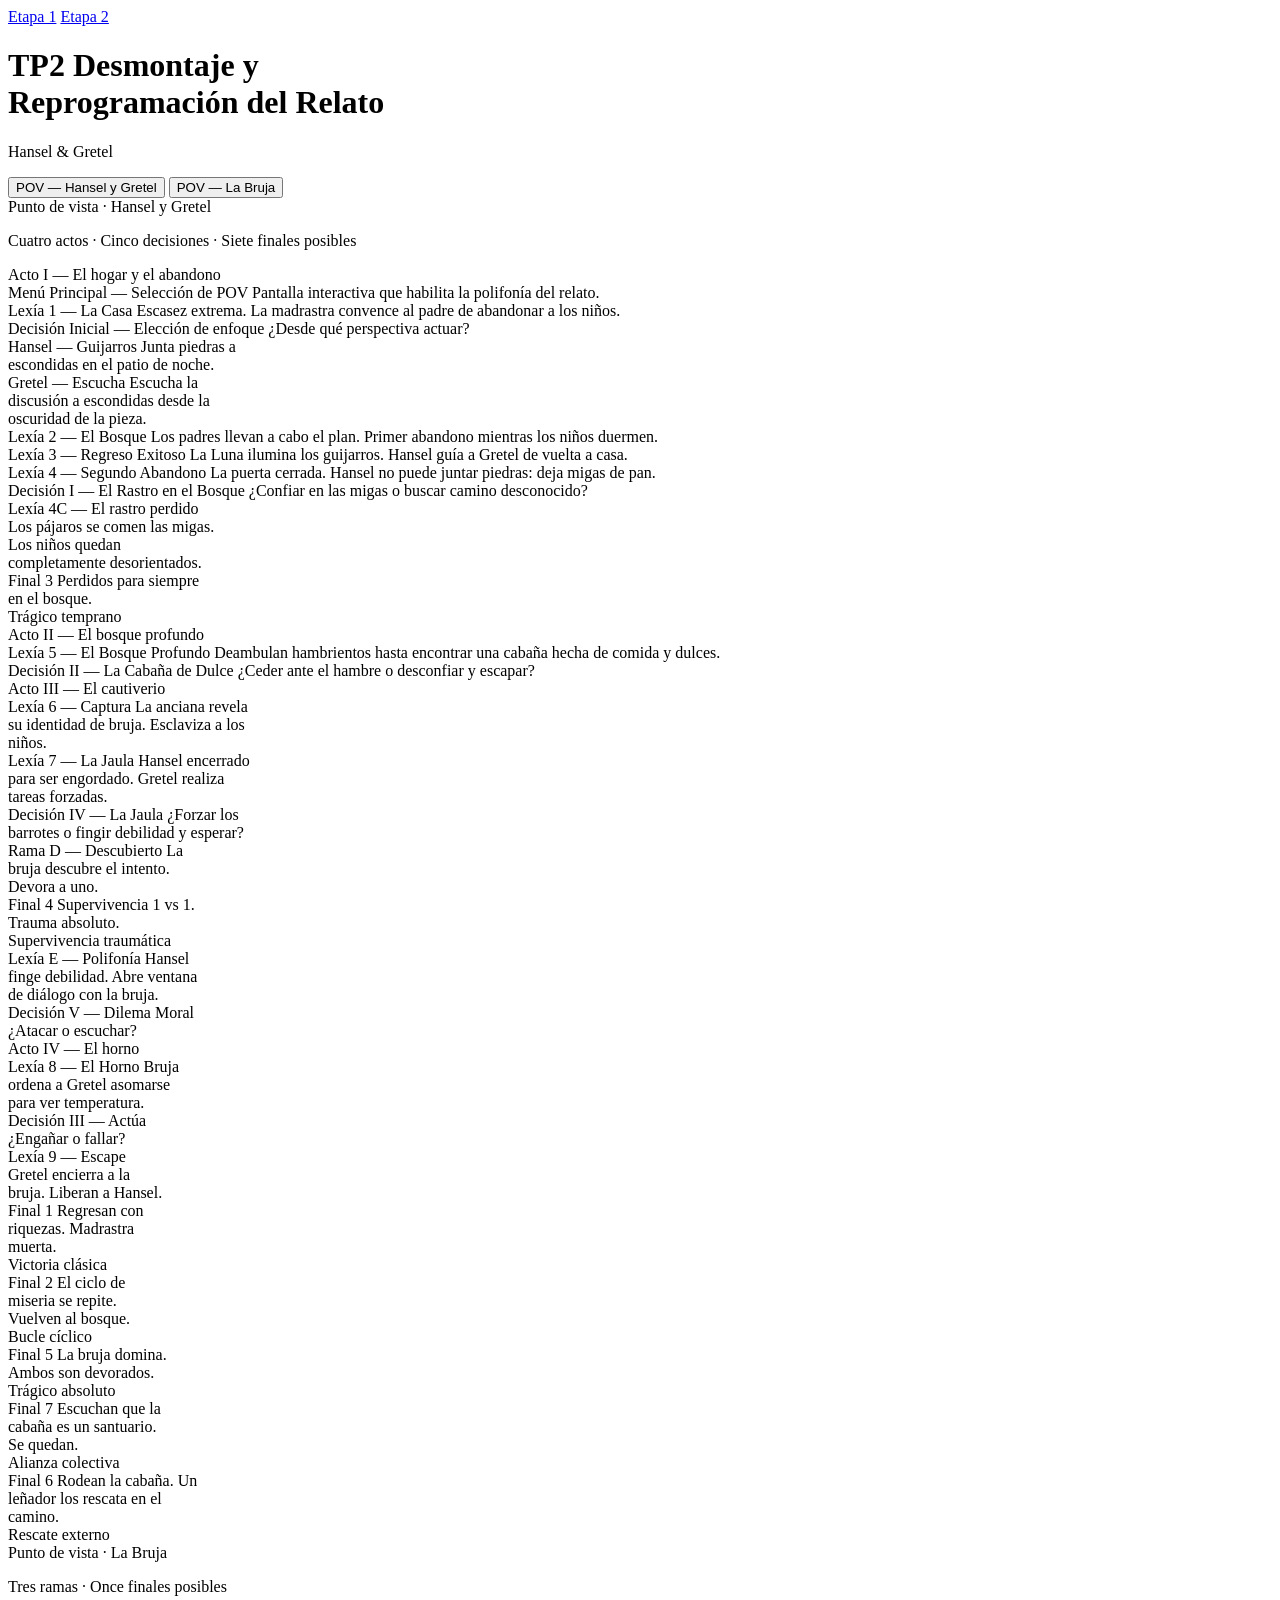
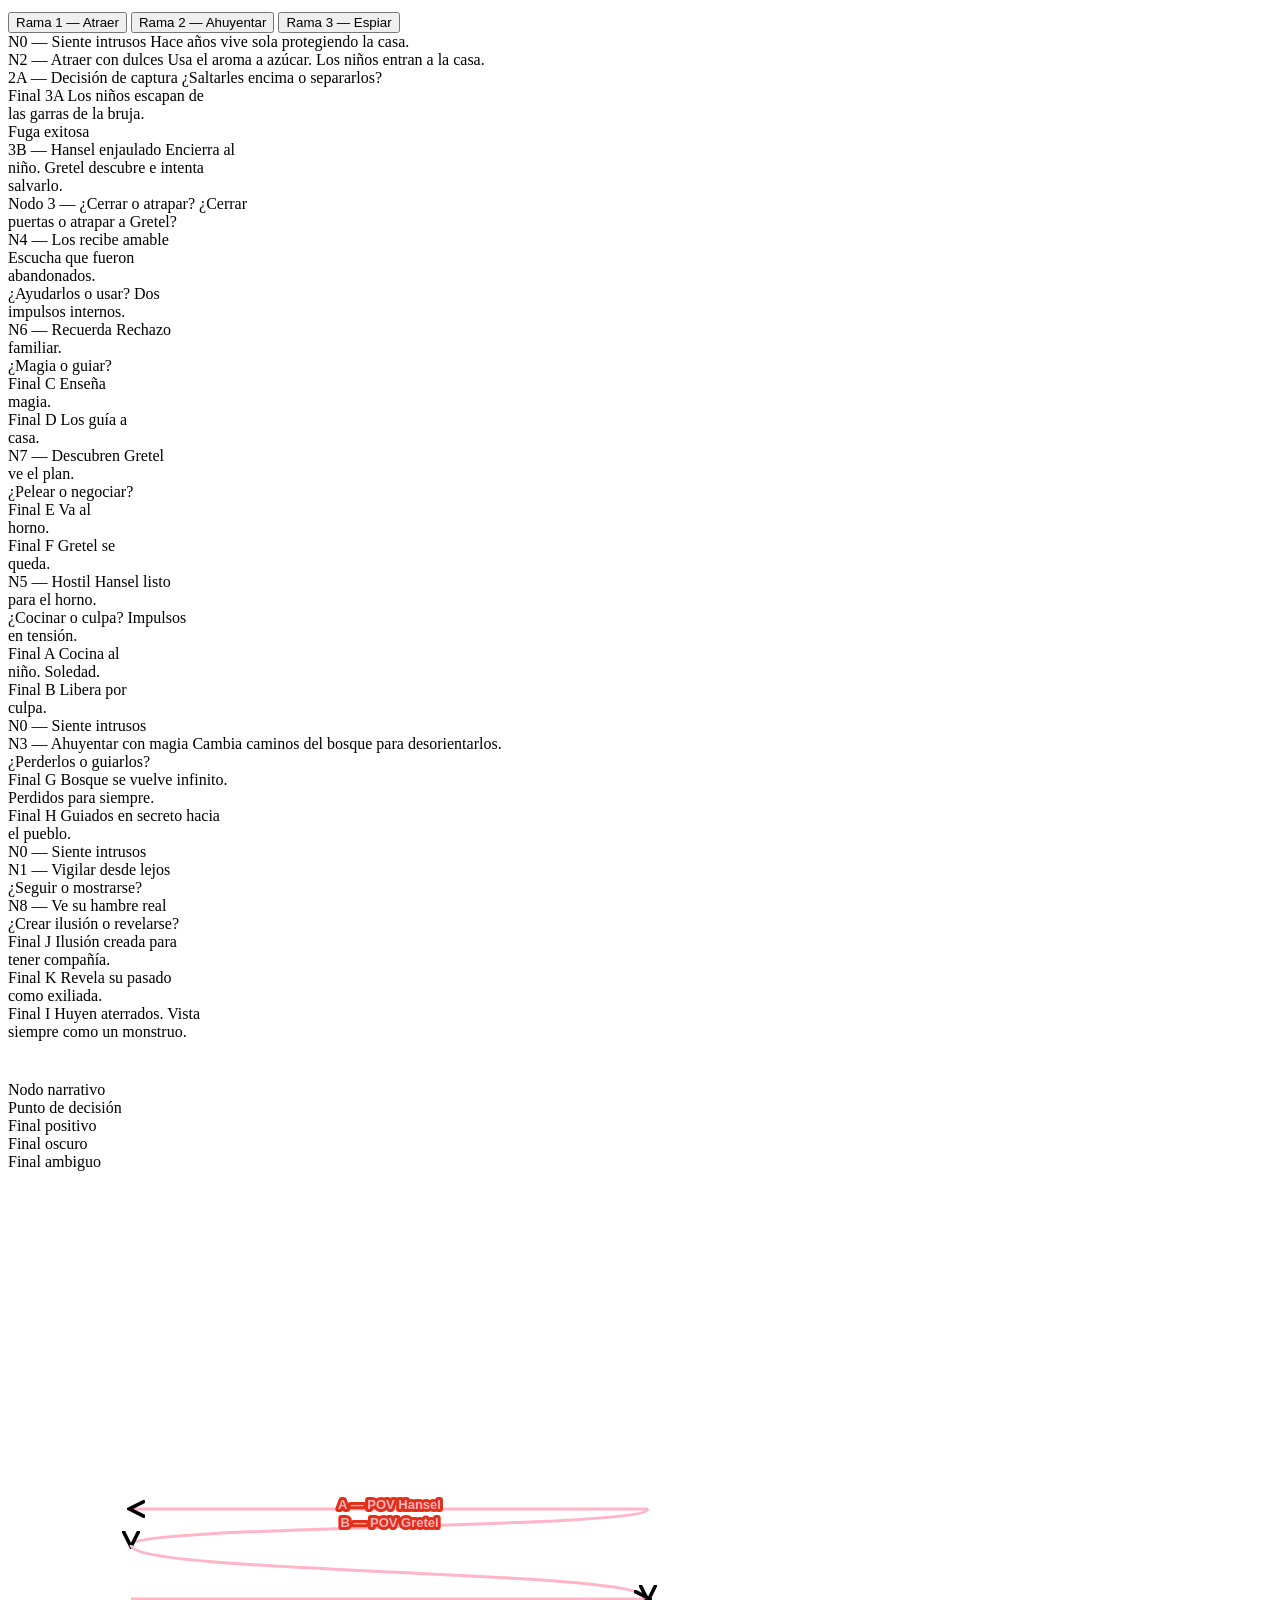
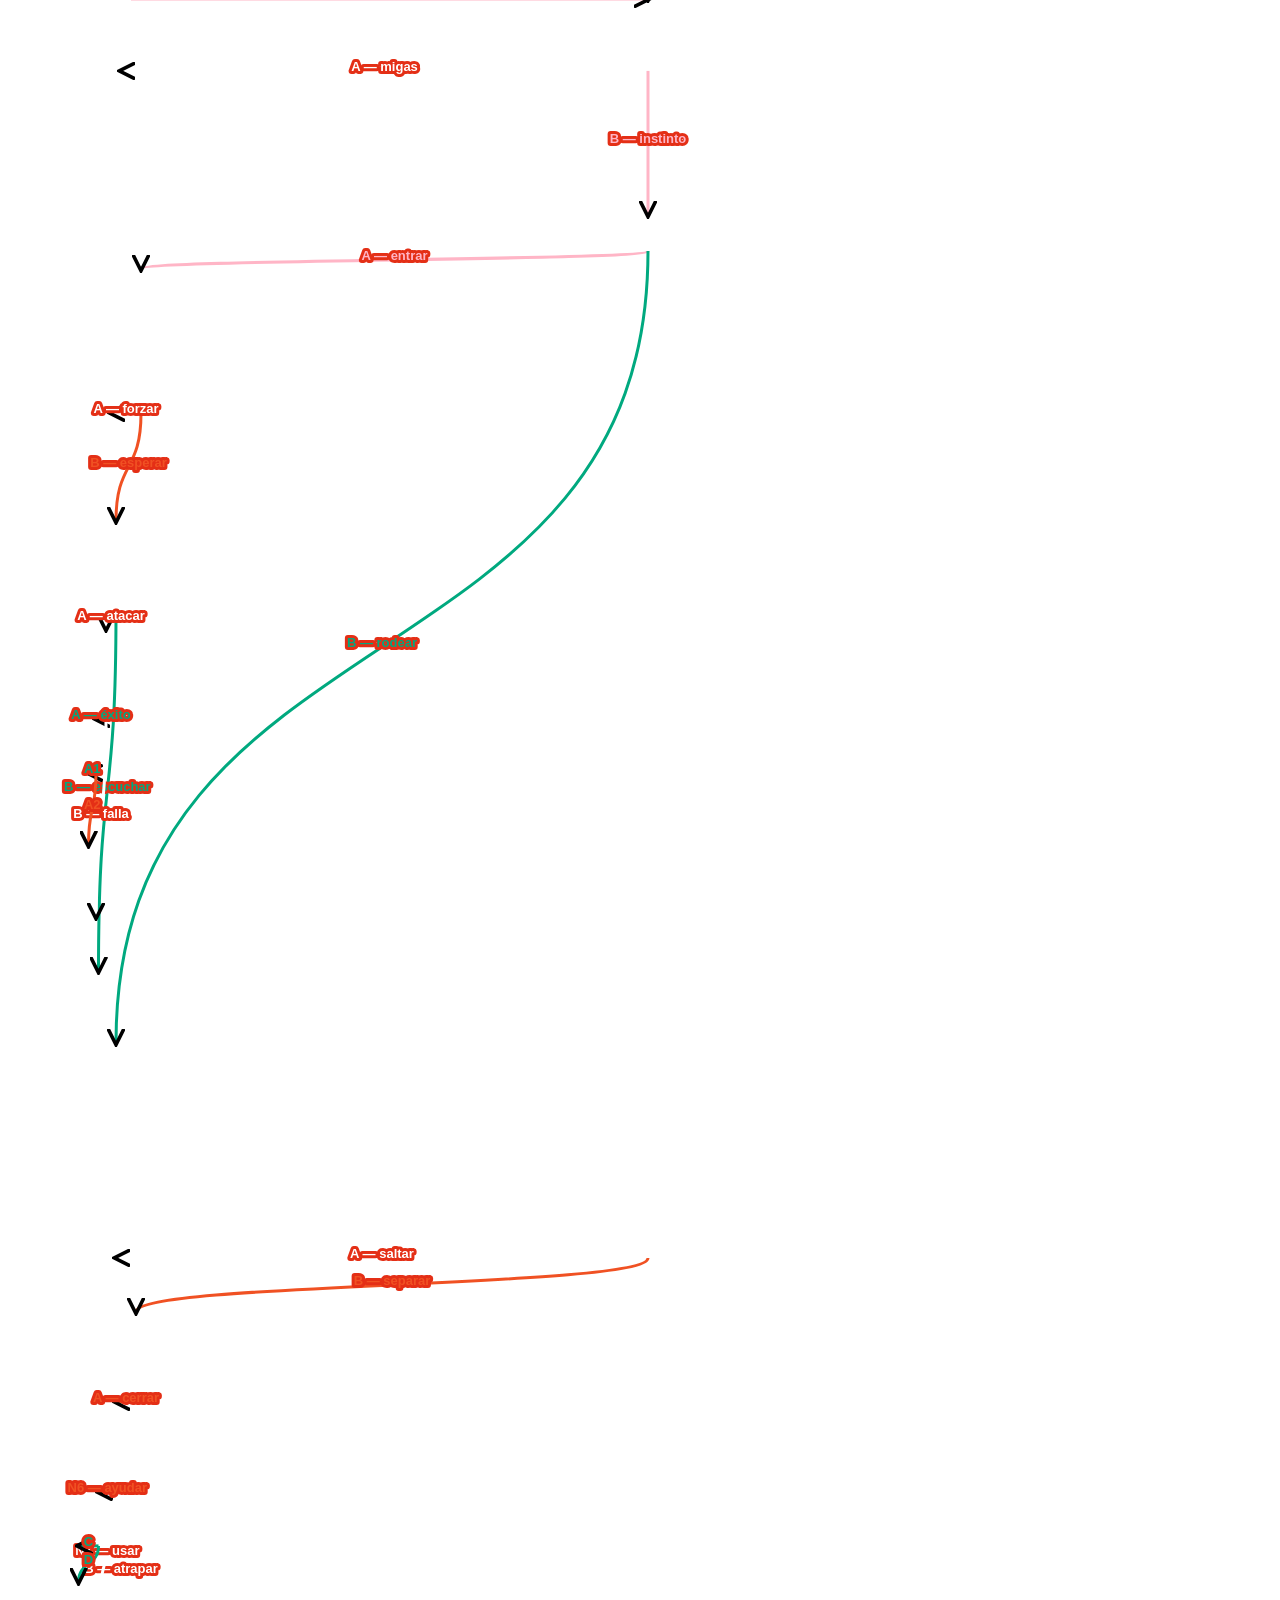
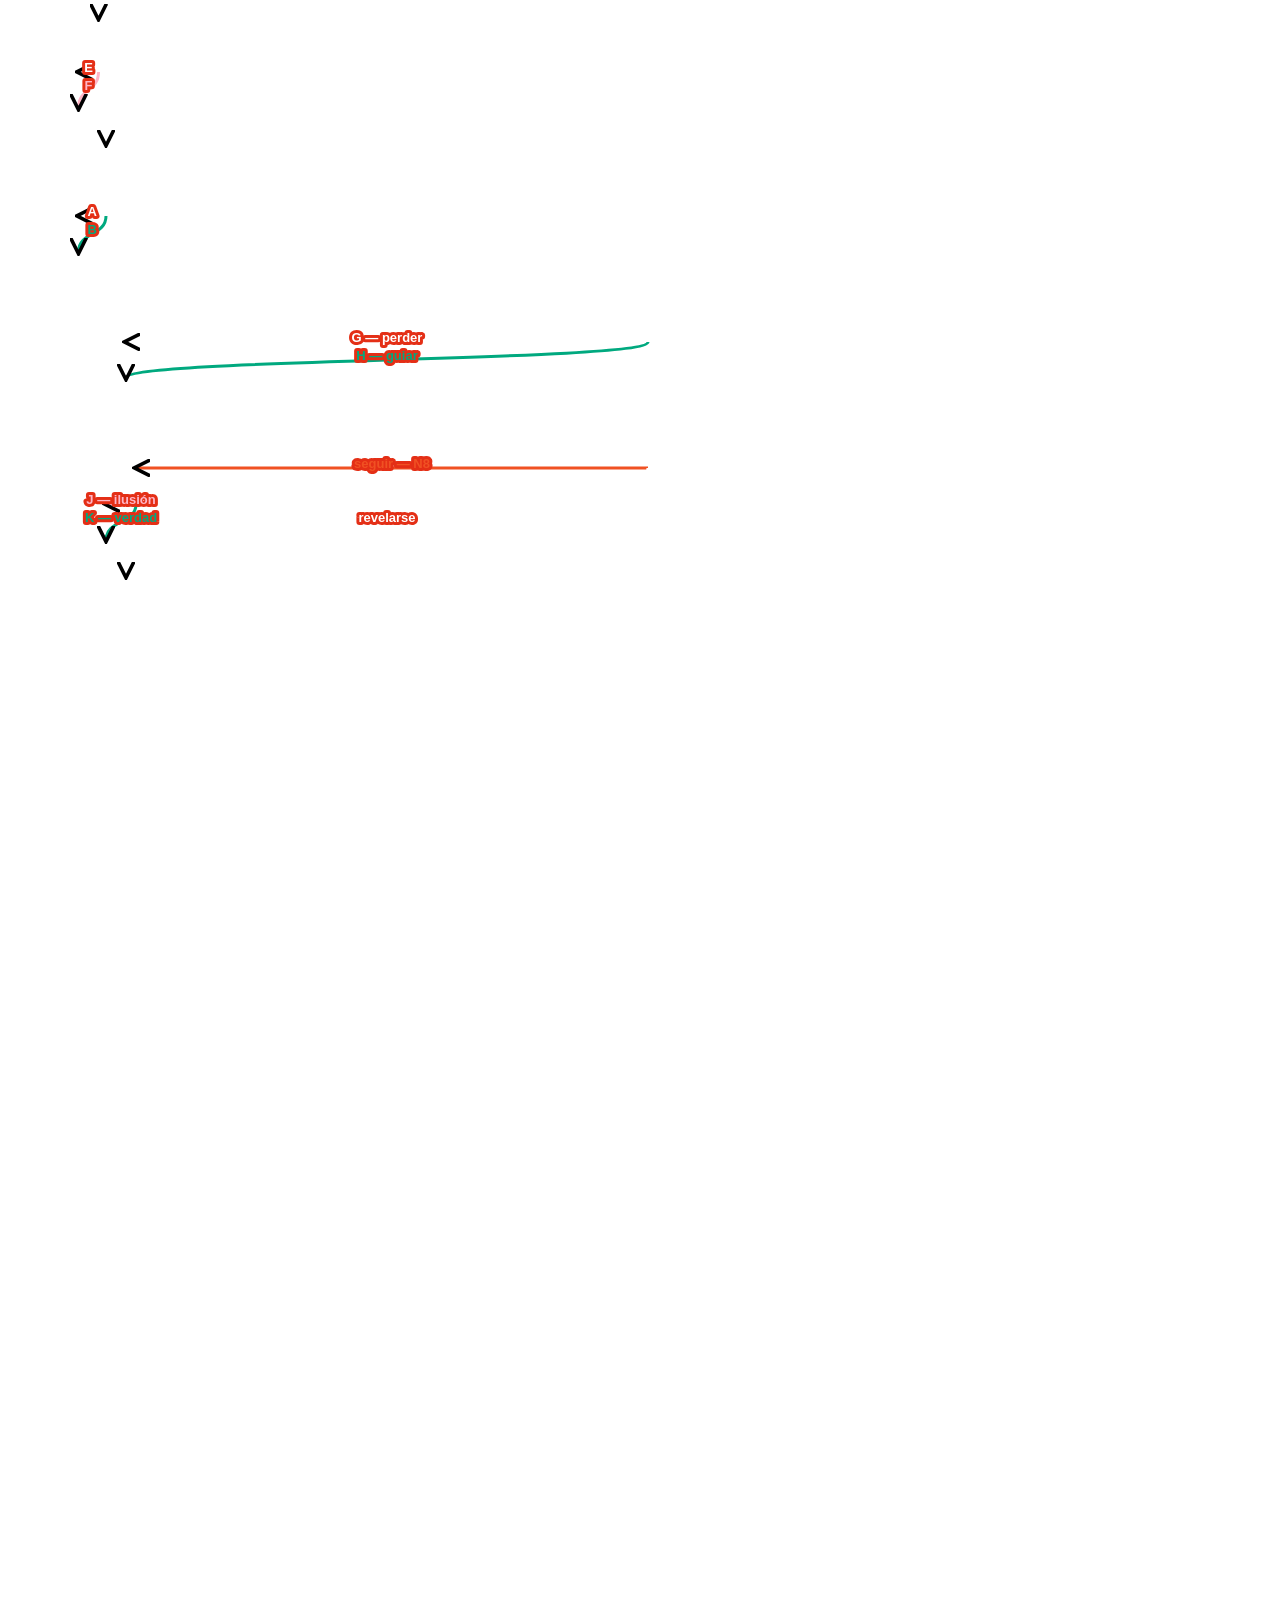
==== commit 6941fe77: "Add files via upload" ====
--- a/index.html
+++ b/index.html
@@ -3,201 +3,17 @@
 <head>
 <meta charset="UTF-8">
 <meta name="viewport" content="width=device-width, initial-scale=1.0">
-<title>Hansel y Gretel — Mapa Narrativo</title>
+<title>Etapa 1 — Mapa Narrativo · Hansel y Gretel</title>
 <link rel="preconnect" href="https://fonts.googleapis.com">
 <link rel="preconnect" href="https://fonts.gstatic.com" crossorigin>
-<link href="https://fonts.googleapis.com/css2?family=Inter:wght@400;600;800;900&display=swap" rel="stylesheet">
-<style>
-:root {
-  /* Paleta de Colores */
-  --bg-red: #E42F16;
-  --bg-orange: #F05123;
-  --text-pink: #FFB5C6;
-  --text-teal: #00A97F;
-  --text-white: #FFFFFF;
-  
-  /* Variables mapeadas para estructura */
-  --ink: #FFFFFF;
-  --parchment: #E42F16;
-  --parchment-dark: rgba(0, 0, 0, 0.1);
-  
-  --forest: #00A97F;
-  --forest-pale: rgba(0, 169, 127, 0.15);
-  
-  --amber: #FFB5C6;
-  --amber-pale: rgba(255, 181, 198, 0.1);
-  
-  --rose: #FFFFFF;
-  --rose-pale: rgba(255, 255, 255, 0.1);
-  
-  --sage: #00A97F;
-  --sage-pale: rgba(0, 169, 127, 0.15);
-  
-  --purple: #F05123;
-  --purple-pale: rgba(240, 81, 35, 0.15);
-  
-  --gray: #FFB5C6;
-  --gray-pale: rgba(255, 181, 198, 0.05);
-}
-* { box-sizing: border-box; margin: 0; padding: 0; }
-body {
-  background: var(--parchment);
-  font-family: 'Inter', sans-serif;
-  color: var(--ink);
-  min-height: 100vh;
-  position: relative;
-  overflow-x: hidden;
-}
-
-header {
-  text-align: left; padding: 60px 40px 40px; position: relative; max-width: 1400px; margin: 0 auto;
-}
-
-h1 {
-  font-family: 'Inter', sans-serif;
-  font-size: clamp(32px, 6vw, 64px);
-  font-weight: 900; 
-  letter-spacing: -0.04em; 
-  color: var(--text-pink);
-  line-height: 1.05;
-}
-
-.subtitle {
-  font-size: clamp(24px, 4vw, 48px);
-  font-weight: 900; 
-  font-style: normal;
-  color: var(--text-teal); 
-  margin-top: 10px; 
-  letter-spacing: -0.03em;
-}
-
-.pov-switcher {
-  display: flex; justify-content: flex-start; gap: 12px;
-  padding: 0 40px 40px; position: relative; z-index: 2; max-width: 1400px; margin: 0 auto;
-}
-
-.pov-btn {
-  font-family: 'Inter', sans-serif; font-size: 14px; font-weight: 800; letter-spacing: 0.05em;
-  text-transform: uppercase;
-  padding: 12px 24px; border: 2px solid var(--text-pink);
-  background: transparent; color: var(--text-pink); cursor: pointer; transition: all .2s;
-  border-radius: 0;
-}
-
-.pov-btn:hover { background: rgba(255, 181, 198, 0.1); }
-.pov-btn.active { background: var(--text-pink); color: var(--bg-red); }
-
-.panel { display: none; }
-.panel.active { display: block; }
-
-.section-title {
-  font-family: 'Inter', sans-serif; font-size: 16px; font-weight: 800; letter-spacing: 0.1em;
-  text-transform: uppercase; color: var(--text-pink); text-align: center; margin-bottom: 8px;
-}
-.section-sub {
-  font-size: 16px; font-weight: 600; color: var(--text-white); text-align: center; margin-bottom: 40px; opacity: 0.8;
-}
-
-.chart-wrap {
-  max-width: 1400px; margin: 0 auto; padding: 0 32px 80px; position: relative; z-index: 2;
-}
-.flow {
-  display: flex; flex-direction: column; align-items: center; gap: 0;
-}
-
-.node {
-  position: relative; border: 2px solid; padding: 16px 20px; text-align: center;
-  border-radius: 0; z-index: 2;
-  transition: transform 0.2s, background 0.2s;
-  background: rgba(0, 0, 0, 0.2); backdrop-filter: blur(4px);
-}
-.node:hover { transform: translateY(-4px); background: rgba(0, 0, 0, 0.3); }
-
-.node-title {
-  font-family: 'Inter', sans-serif; font-size: 15px; letter-spacing: -0.01em;
-  font-weight: 800; display: block; margin-bottom: 6px; text-transform: uppercase;
-}
-.node-sub {
-  font-size: 14px; font-weight: 400; line-height: 1.4; display: block; opacity: .9;
-}
-
-.node-root   { border-color: var(--text-pink); color: var(--text-pink); width: 280px; }
-.node-lexia  { border-color: var(--text-teal); color: var(--text-white); width: 260px; }
-.node-dec    { border-color: var(--text-pink); color: var(--text-pink); width: 280px; background: var(--text-pink); color: var(--bg-red); }
-.node-dec .node-sub { color: var(--bg-red); opacity: 0.8; font-weight: 600; }
-.node-nodo   { border-color: var(--bg-orange); color: var(--text-white); width: 260px; }
-
-.node-final-good { border-color: var(--text-teal); background: var(--text-teal); color: #fff; width: 200px; }
-.node-final-bad  { border-color: var(--text-white); background: var(--text-white); color: var(--bg-red); width: 200px; }
-.node-final-bad .node-sub { color: var(--bg-red); opacity: 0.9; font-weight: 600; }
-.node-final-neu  { border-color: var(--bg-orange); background: var(--bg-orange); color: #fff; width: 200px; }
-
-.node-polif  { border-color: var(--bg-orange); color: var(--text-white); width: 260px; border-width: 3px; }
-
-.arrow {
-  width: 3px; background: var(--text-pink); position: relative; flex-shrink: 0; z-index: 1;
-}
-.arrow::after {
-  content: ''; position: absolute; bottom: -2px; left: 50%; transform: translateX(-50%);
-  border-left: 6px solid transparent; border-right: 6px solid transparent;
-  border-top: 8px solid var(--text-pink);
-}
-.arrow-short { height: 25px; } 
-.arrow-med   { height: 35px; }
-
-.branch-row {
-  display: flex; align-items: flex-start; justify-content: center; gap: 40px; width: 100%;
-}
-.branch-col { display: flex; flex-direction: column; align-items: center; }
-
-/* Aumentado a 85px para dar más espacio a los textos de las ramificaciones y evitar cruces */
-.conn-spacer { height: 85px; width: 100%; flex-shrink: 0; }
-
-.final-label { font-size: 14px; font-weight: 800; text-align: center; margin-top: 8px; text-transform: uppercase; }
-.act-label {
-  font-family: 'Inter', sans-serif; font-size: 14px; letter-spacing: 0.1em;
-  color: var(--text-white); text-align: center; padding: 25px 0 10px; font-weight: 800; text-transform: uppercase;
-}
-
-.legend {
-  display: flex; gap: 20px; justify-content: center; flex-wrap: wrap;
-  padding: 30px; border-top: 2px solid rgba(255,255,255,0.2); margin-top: 40px;
-}
-.legend-item { display: flex; align-items: center; gap: 8px; font-size: 14px; font-weight: 600; color: var(--text-white); }
-.legend-swatch { width: 16px; height: 16px; flex-shrink: 0; }
-.sw-purple { background: var(--bg-orange); }
-.sw-amber  { background: var(--text-pink); }
-.sw-sage   { background: var(--text-teal); }
-.sw-rose   { background: var(--text-white); }
-.sw-gray   { background: var(--text-pink); opacity: 0.5; }
-
-.tabs {
-  display: flex; justify-content: center; gap: 10px;
-  margin-bottom: 40px;
-}
-.tab-btn {
-  font-family: 'Inter', sans-serif; font-size: 14px; font-weight: 800; letter-spacing: 0.05em; text-transform: uppercase;
-  padding: 10px 24px; border: 2px solid transparent; border-bottom: 2px solid rgba(255,255,255,0.2);
-  background: transparent; color: var(--text-white); cursor: pointer; transition: all .2s; opacity: 0.7;
-}
-.tab-btn:hover { opacity: 1; border-bottom-color: var(--text-pink); }
-.tab-btn.active { opacity: 1; color: var(--text-pink); border-bottom-color: var(--text-pink); }
-.tab-panel { display: none; }
-.tab-panel.active { display: block; }
-
-#gsvg {
-  position: absolute; top: 0; left: 0; width: 100%; height: 100%;
-  pointer-events: none; z-index: 1; overflow: visible;
-}
-
-@keyframes fadeIn {
-  from { opacity: 0; transform: translateY(10px); }
-  to   { opacity: 1; transform: translateY(0); }
-}
-.node { animation: fadeIn .4s ease both; }
-</style>
+<link rel="stylesheet" href="css/styles.css">
 </head>
 <body>
+
+<nav class="main-nav">
+  <a href="index.html" class="nav-btn active">Etapa 1</a>
+  <a href="etapa2.html" class="nav-btn">Etapa 2</a>
+</nav>
 
 <header>
   <h1>TP2 Desmontaje y<br>Reprogramación del Relato</h1>
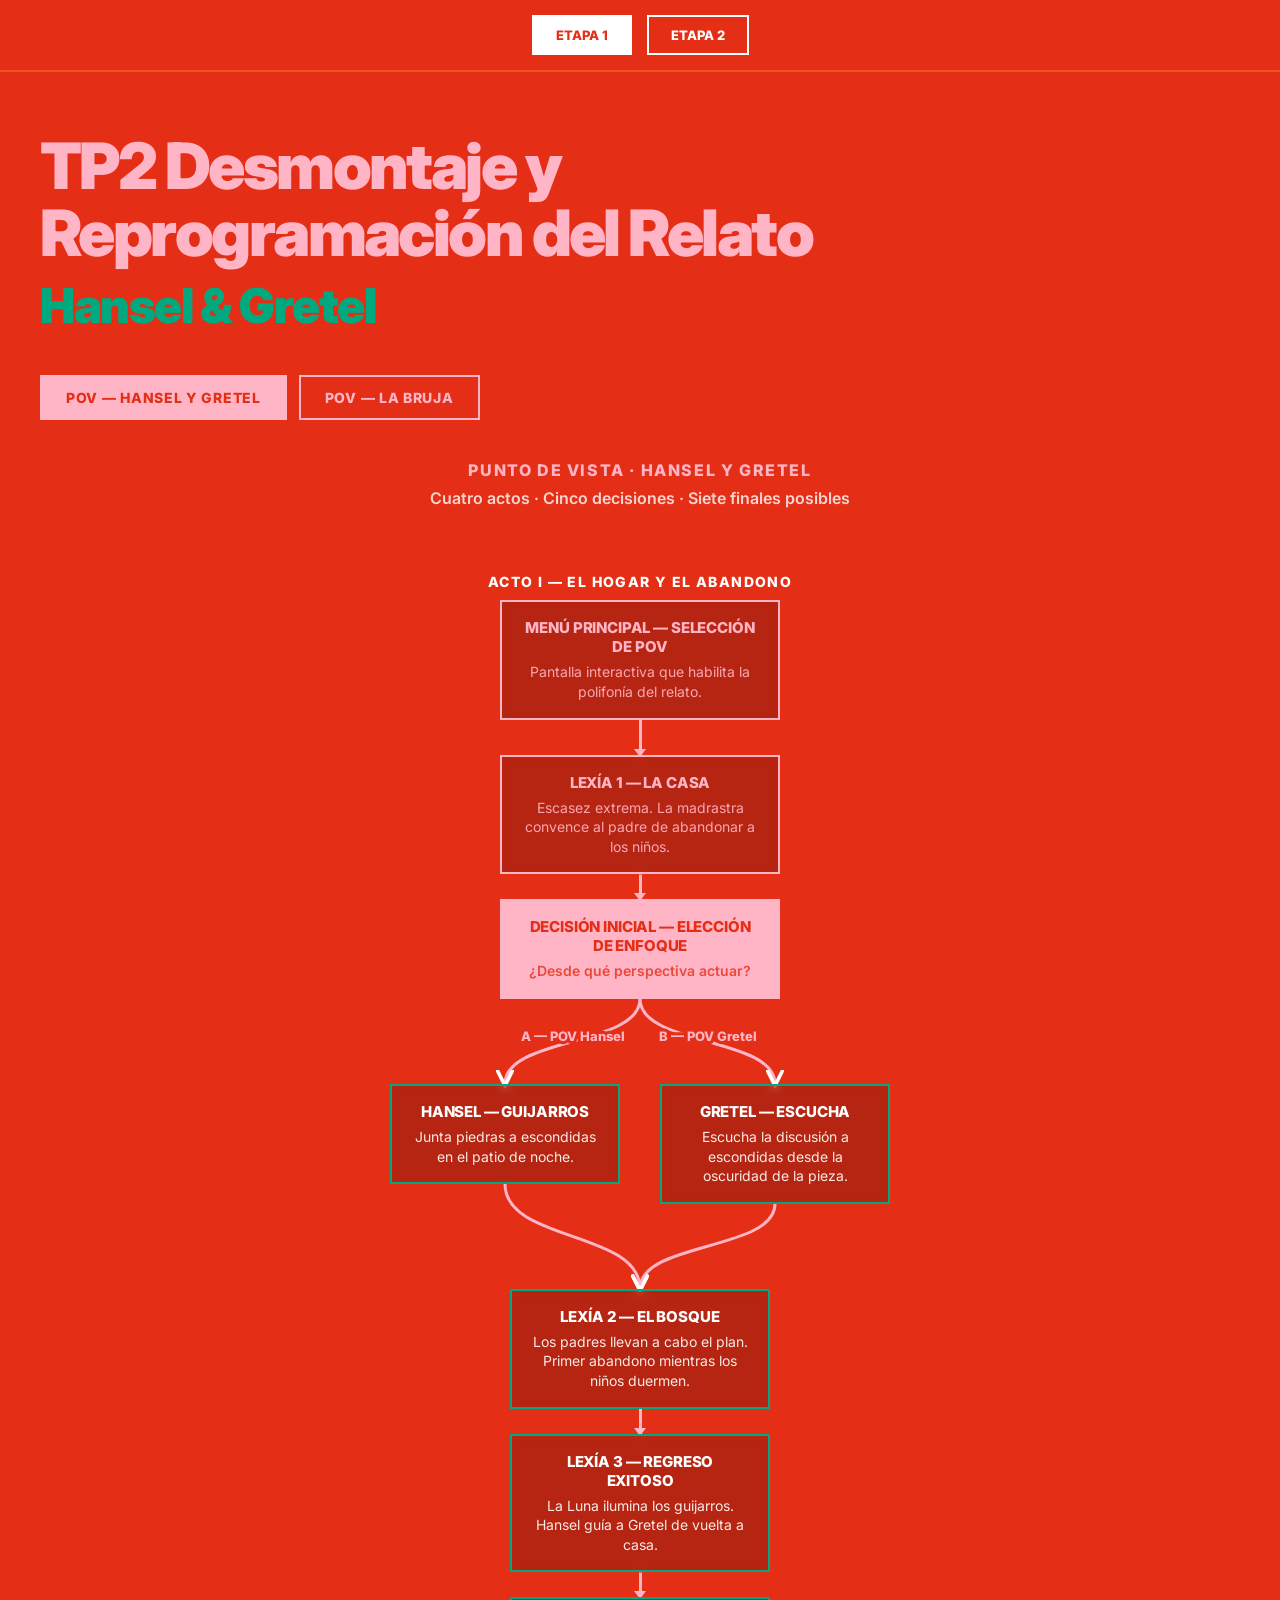
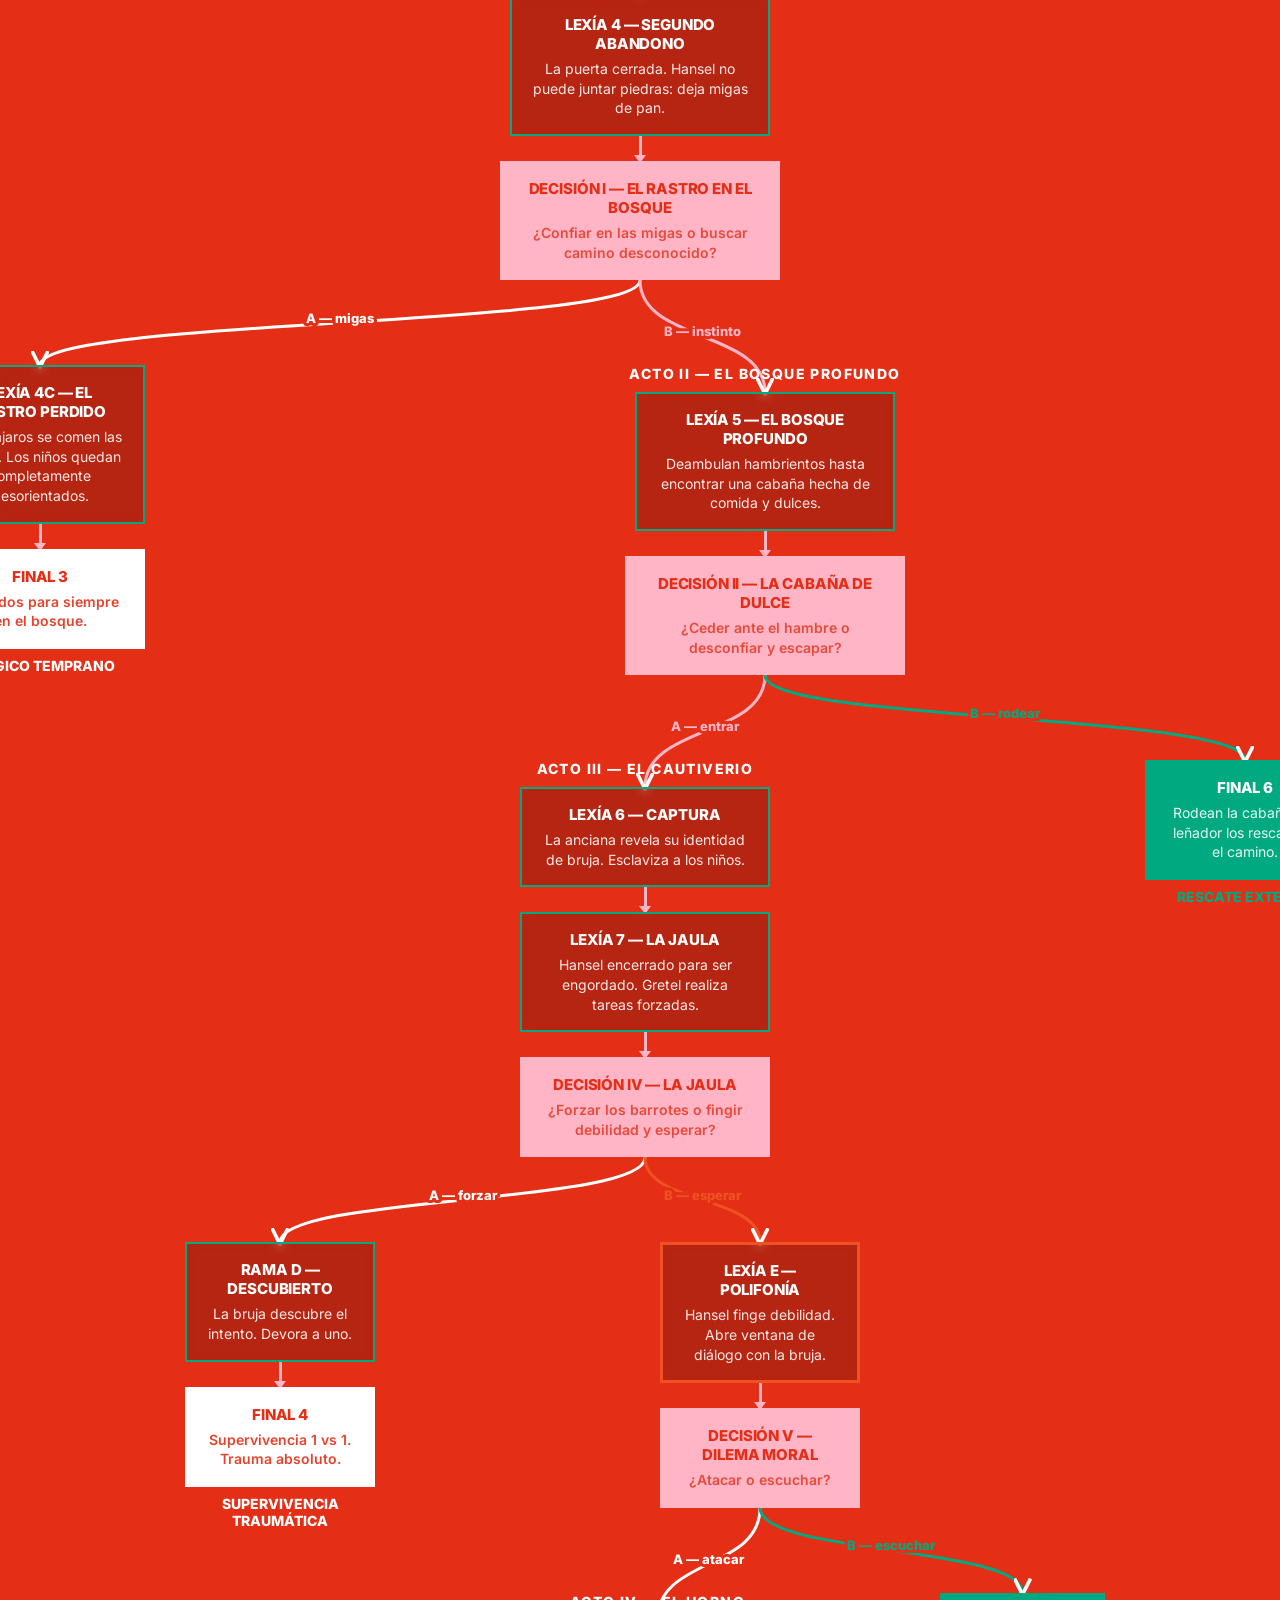
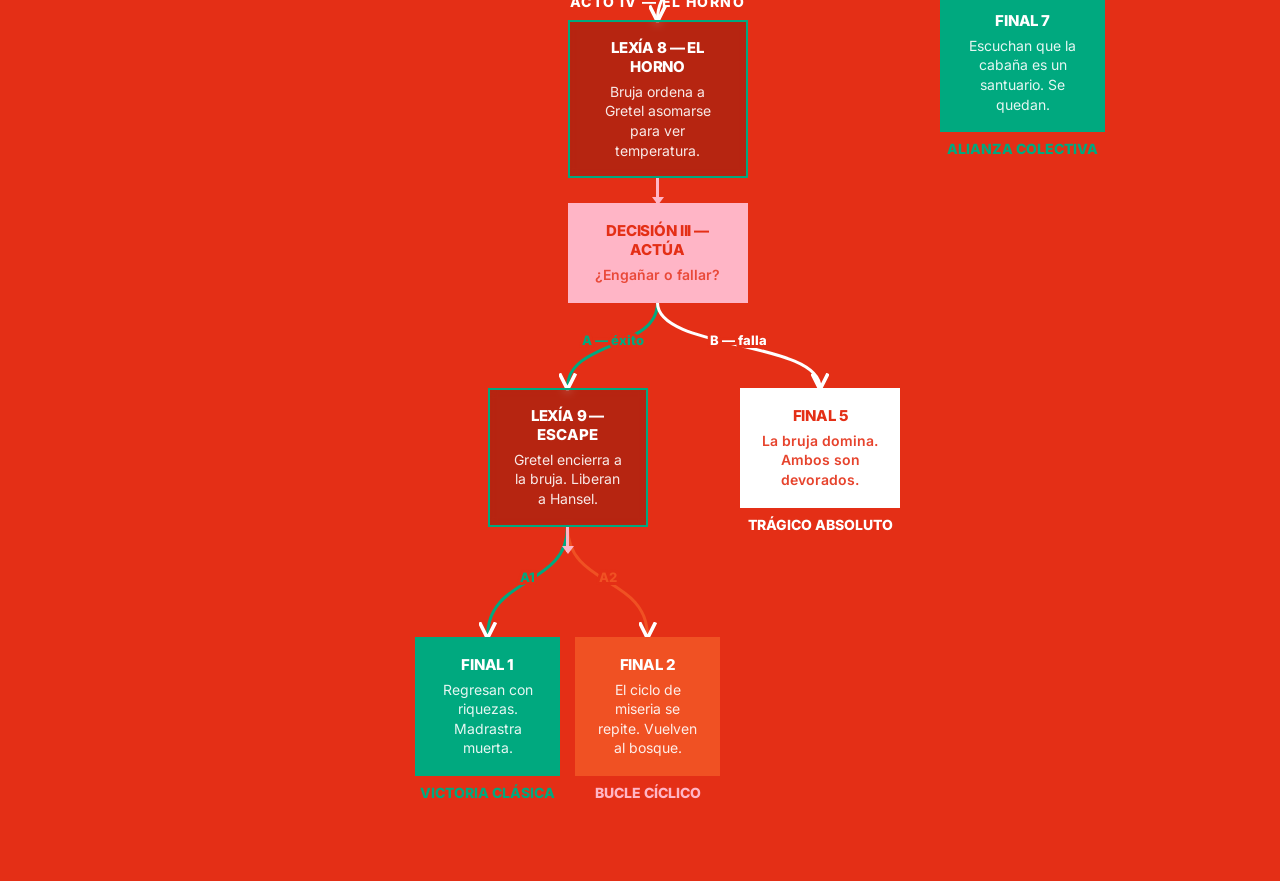
==== commit 1721cd66: "Update index.html" ====
--- a/index.html
+++ b/index.html
@@ -6,7 +6,7 @@
 <title>Etapa 1 — Mapa Narrativo · Hansel y Gretel</title>
 <link rel="preconnect" href="https://fonts.googleapis.com">
 <link rel="preconnect" href="https://fonts.gstatic.com" crossorigin>
-<link rel="stylesheet" href="css/styles.css">
+<link rel="stylesheet" href="styles.css">
 </head>
 <body>
 
--- a/styles.css
+++ b/styles.css
@@ -0,0 +1,353 @@
+/* ===== FUENTES ===== */
+@import url('https://fonts.googleapis.com/css2?family=Inter:wght@400;600;800;900&display=swap');
+
+/* ===== VARIABLES GLOBALES ===== */
+:root {
+  --bg-red: #E42F16;
+  --bg-orange: #F05123;
+  --text-pink: #FFB5C6;
+  --text-teal: #00A97F;
+  --text-white: #FFFFFF;
+
+  --ink: #FFFFFF;
+  --parchment: #E42F16;
+  --parchment-dark: rgba(0, 0, 0, 0.1);
+
+  --forest: #00A97F;
+  --forest-pale: rgba(0, 169, 127, 0.15);
+
+  --amber: #FFB5C6;
+  --amber-pale: rgba(255, 181, 198, 0.1);
+
+  --rose: #FFFFFF;
+  --rose-pale: rgba(255, 255, 255, 0.1);
+
+  --sage: #00A97F;
+  --sage-pale: rgba(0, 169, 127, 0.15);
+
+  --purple: #F05123;
+  --purple-pale: rgba(240, 81, 35, 0.15);
+
+  --gray: #FFB5C6;
+  --gray-pale: rgba(255, 181, 198, 0.05);
+}
+
+/* ===== RESET ===== */
+* { box-sizing: border-box; margin: 0; padding: 0; }
+
+/* ===== BASE ===== */
+body {
+  background: var(--parchment);
+  font-family: 'Inter', sans-serif;
+  color: var(--ink);
+  min-height: 100vh;
+  position: relative;
+  overflow-x: hidden;
+}
+
+/* ===== NAVBAR ===== */
+.main-nav {
+  display: flex;
+  justify-content: center;
+  align-items: center;
+  gap: 15px;
+  padding: 15px 20px;
+  position: sticky;
+  top: 0;
+  z-index: 1000;
+  background: rgba(228, 47, 22, 0.95);
+  backdrop-filter: blur(10px);
+  border-bottom: 2px solid var(--bg-orange);
+}
+
+.nav-btn {
+  background: transparent;
+  border: 2px solid var(--text-white);
+  color: var(--text-white);
+  padding: 10px 22px;
+  font-family: 'Inter', sans-serif;
+  font-size: 13px;
+  font-weight: 800;
+  text-transform: uppercase;
+  cursor: pointer;
+  transition: all 0.2s ease;
+  text-decoration: none;
+  display: inline-block;
+}
+
+.nav-btn:hover {
+  background: rgba(255, 255, 255, 0.1);
+}
+
+.nav-btn.active {
+  background: var(--text-white);
+  color: var(--bg-red);
+}
+
+/* ===== HEADER ===== */
+header {
+  text-align: left;
+  padding: 60px 40px 40px;
+  position: relative;
+  max-width: 1400px;
+  margin: 0 auto;
+}
+
+h1 {
+  font-family: 'Inter', sans-serif;
+  font-size: clamp(32px, 6vw, 64px);
+  font-weight: 900;
+  letter-spacing: -0.04em;
+  color: var(--text-pink);
+  line-height: 1.05;
+}
+
+.subtitle {
+  font-size: clamp(24px, 4vw, 48px);
+  font-weight: 900;
+  font-style: normal;
+  color: var(--text-teal);
+  margin-top: 10px;
+  letter-spacing: -0.03em;
+}
+
+/* ===== POV SWITCHER ===== */
+.pov-switcher {
+  display: flex;
+  justify-content: flex-start;
+  gap: 12px;
+  padding: 0 40px 40px;
+  position: relative;
+  z-index: 2;
+  max-width: 1400px;
+  margin: 0 auto;
+}
+
+.pov-btn {
+  font-family: 'Inter', sans-serif;
+  font-size: 14px;
+  font-weight: 800;
+  letter-spacing: 0.05em;
+  text-transform: uppercase;
+  padding: 12px 24px;
+  border: 2px solid var(--text-pink);
+  background: transparent;
+  color: var(--text-pink);
+  cursor: pointer;
+  transition: all .2s;
+  border-radius: 0;
+}
+
+.pov-btn:hover { background: rgba(255, 181, 198, 0.1); }
+.pov-btn.active { background: var(--text-pink); color: var(--bg-red); }
+
+.panel { display: none; }
+.panel.active { display: block; }
+
+/* ===== SECTION TITLES ===== */
+.section-title {
+  font-family: 'Inter', sans-serif;
+  font-size: 16px;
+  font-weight: 800;
+  letter-spacing: 0.1em;
+  text-transform: uppercase;
+  color: var(--text-pink);
+  text-align: center;
+  margin-bottom: 8px;
+}
+
+.section-sub {
+  font-size: 16px;
+  font-weight: 600;
+  color: var(--text-white);
+  text-align: center;
+  margin-bottom: 40px;
+  opacity: 0.8;
+}
+
+/* ===== CHART ===== */
+.chart-wrap {
+  max-width: 1400px;
+  margin: 0 auto;
+  padding: 0 32px 80px;
+  position: relative;
+  z-index: 2;
+}
+
+.flow {
+  display: flex;
+  flex-direction: column;
+  align-items: center;
+  gap: 0;
+}
+
+/* ===== NODES ===== */
+.node {
+  position: relative;
+  border: 2px solid;
+  padding: 16px 20px;
+  text-align: center;
+  border-radius: 0;
+  z-index: 2;
+  transition: transform 0.2s, background 0.2s;
+  background: rgba(0, 0, 0, 0.2);
+  backdrop-filter: blur(4px);
+}
+
+.node:hover { transform: translateY(-4px); background: rgba(0, 0, 0, 0.3); }
+
+.node-title {
+  font-family: 'Inter', sans-serif;
+  font-size: 15px;
+  letter-spacing: -0.01em;
+  font-weight: 800;
+  display: block;
+  margin-bottom: 6px;
+  text-transform: uppercase;
+}
+
+.node-sub {
+  font-size: 14px;
+  font-weight: 400;
+  line-height: 1.4;
+  display: block;
+  opacity: .9;
+}
+
+.node-root   { border-color: var(--text-pink); color: var(--text-pink); width: 280px; }
+.node-lexia  { border-color: var(--text-teal); color: var(--text-white); width: 260px; }
+.node-dec    { border-color: var(--text-pink); color: var(--text-pink); width: 280px; background: var(--text-pink); color: var(--bg-red); }
+.node-dec .node-sub { color: var(--bg-red); opacity: 0.8; font-weight: 600; }
+.node-nodo   { border-color: var(--bg-orange); color: var(--text-white); width: 260px; }
+
+.node-final-good { border-color: var(--text-teal); background: var(--text-teal); color: #fff; width: 200px; }
+.node-final-bad  { border-color: var(--text-white); background: var(--text-white); color: var(--bg-red); width: 200px; }
+.node-final-bad .node-sub { color: var(--bg-red); opacity: 0.9; font-weight: 600; }
+.node-final-neu  { border-color: var(--bg-orange); background: var(--bg-orange); color: #fff; width: 200px; }
+
+.node-polif  { border-color: var(--bg-orange); color: var(--text-white); width: 260px; border-width: 3px; }
+
+/* ===== ARROWS ===== */
+.arrow {
+  width: 3px;
+  background: var(--text-pink);
+  position: relative;
+  flex-shrink: 0;
+  z-index: 1;
+}
+
+.arrow::after {
+  content: '';
+  position: absolute;
+  bottom: -2px;
+  left: 50%;
+  transform: translateX(-50%);
+  border-left: 6px solid transparent;
+  border-right: 6px solid transparent;
+  border-top: 8px solid var(--text-pink);
+}
+
+.arrow-short { height: 25px; }
+.arrow-med   { height: 35px; }
+
+/* ===== BRANCHES ===== */
+.branch-row {
+  display: flex;
+  align-items: flex-start;
+  justify-content: center;
+  gap: 40px;
+  width: 100%;
+}
+
+.branch-col { display: flex; flex-direction: column; align-items: center; }
+
+.conn-spacer { height: 85px; width: 100%; flex-shrink: 0; }
+
+/* ===== LABELS ===== */
+.final-label {
+  font-size: 14px;
+  font-weight: 800;
+  text-align: center;
+  margin-top: 8px;
+  text-transform: uppercase;
+}
+
+.act-label {
+  font-family: 'Inter', sans-serif;
+  font-size: 14px;
+  letter-spacing: 0.1em;
+  color: var(--text-white);
+  text-align: center;
+  padding: 25px 0 10px;
+  font-weight: 800;
+  text-transform: uppercase;
+}
+
+/* ===== LEGEND ===== */
+.legend {
+  display: flex;
+  gap: 20px;
+  justify-content: center;
+  flex-wrap: wrap;
+  padding: 30px;
+  border-top: 2px solid rgba(255, 255, 255, 0.2);
+  margin-top: 40px;
+}
+
+.legend-item { display: flex; align-items: center; gap: 8px; font-size: 14px; font-weight: 600; color: var(--text-white); }
+.legend-swatch { width: 16px; height: 16px; flex-shrink: 0; }
+.sw-purple { background: var(--bg-orange); }
+.sw-amber  { background: var(--text-pink); }
+.sw-sage   { background: var(--text-teal); }
+.sw-rose   { background: var(--text-white); }
+.sw-gray   { background: var(--text-pink); opacity: 0.5; }
+
+/* ===== TABS ===== */
+.tabs {
+  display: flex;
+  justify-content: center;
+  gap: 10px;
+  margin-bottom: 40px;
+}
+
+.tab-btn {
+  font-family: 'Inter', sans-serif;
+  font-size: 14px;
+  font-weight: 800;
+  letter-spacing: 0.05em;
+  text-transform: uppercase;
+  padding: 10px 24px;
+  border: 2px solid transparent;
+  border-bottom: 2px solid rgba(255, 255, 255, 0.2);
+  background: transparent;
+  color: var(--text-white);
+  cursor: pointer;
+  transition: all .2s;
+  opacity: 0.7;
+}
+
+.tab-btn:hover { opacity: 1; border-bottom-color: var(--text-pink); }
+.tab-btn.active { opacity: 1; color: var(--text-pink); border-bottom-color: var(--text-pink); }
+
+.tab-panel { display: none; }
+.tab-panel.active { display: block; }
+
+/* ===== SVG OVERLAY ===== */
+#gsvg {
+  position: absolute;
+  top: 0;
+  left: 0;
+  width: 100%;
+  height: 100%;
+  pointer-events: none;
+  z-index: 1;
+  overflow: visible;
+}
+
+/* ===== ANIMATIONS ===== */
+@keyframes fadeIn {
+  from { opacity: 0; transform: translateY(10px); }
+  to   { opacity: 1; transform: translateY(0); }
+}
+
+.node { animation: fadeIn .4s ease both; }
